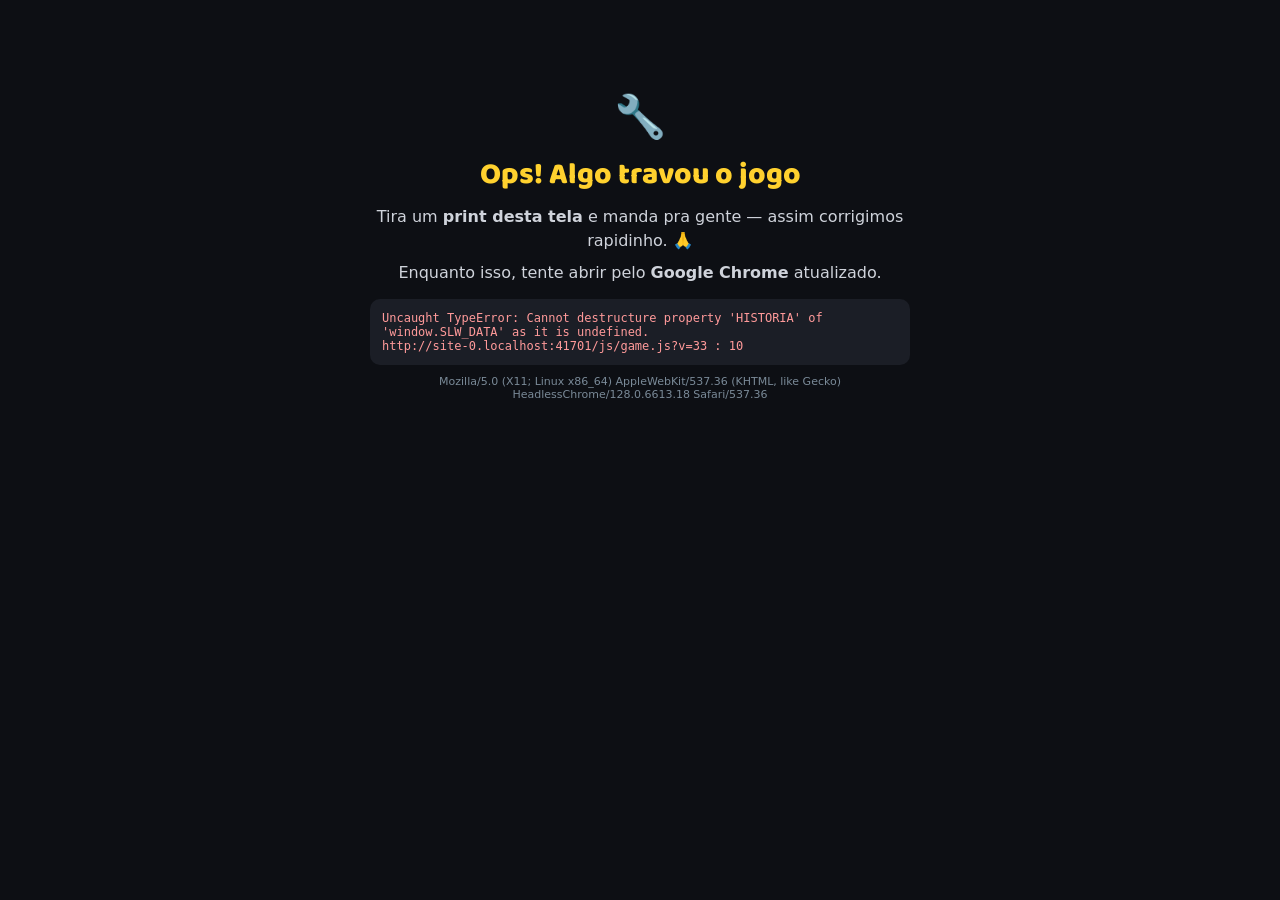
==== index.html @ c551ee3b "Compatibilidade Android/Samsung: rede de segurança + fallbacks Relato de que o jogo "não roda" em al" ====
<!DOCTYPE html>
<html lang="pt-BR">
<head>
<meta charset="UTF-8">
<meta name="viewport" content="width=device-width, initial-scale=1.0, maximum-scale=1.0, user-scalable=no, viewport-fit=cover">
<!-- Rede de segurança: se algo travar o jogo (ex.: navegador antigo da Samsung),
     mostra uma tela com o erro em vez de ficar preto. Ajuda a diagnosticar. -->
<script>
(function(){
  var shown=false;
  function esc(s){return String(s).replace(/[<>&]/g,function(c){return c=='<'?'&lt;':c=='>'?'&gt;':'&amp;';});}
  window.__fatal=function(msg){
    if(shown)return; shown=true;
    function paint(){
      var d=document.getElementById('fatal-error');
      if(!d){ d=document.createElement('div'); d.id='fatal-error'; (document.body||document.documentElement).appendChild(d); }
      d.setAttribute('style','position:fixed;inset:0;z-index:99999;background:#0d0f14;color:#fff;'
        +'font-family:system-ui,Arial,sans-serif;padding:20px;overflow:auto;-webkit-overflow-scrolling:touch;');
      d.innerHTML='<div style="max-width:540px;margin:8vh auto 0;text-align:center">'
        +'<div style="font-size:42px">🔧</div>'
        +'<h2 style="color:#ffd12e;margin:10px 0 6px">Ops! Algo travou o jogo</h2>'
        +'<p style="color:#cfd3db;line-height:1.5">Tira um <b>print desta tela</b> e manda pra gente — '
        +'assim corrigimos rapidinho. 🙏</p>'
        +'<p style="color:#cfd3db;line-height:1.5;margin-top:8px">Enquanto isso, tente abrir pelo '
        +'<b>Google Chrome</b> atualizado.</p>'
        +'<pre style="white-space:pre-wrap;text-align:left;background:#1b1e26;color:#ff9a9a;'
        +'padding:12px;border-radius:10px;margin-top:14px;font-size:12px">'+esc(msg)+'</pre>'
        +'<p style="color:#7a8a98;font-size:11px;margin-top:10px;word-break:break-word">'+esc(navigator.userAgent)+'</p>'
        +'</div>';
    }
    if(document.body)paint(); else document.addEventListener('DOMContentLoaded',paint);
  };
  // só erros de JavaScript (sem captura => ignora falha de carregar imagem/script externo)
  window.addEventListener('error',function(e){
    if(e && e.message) window.__fatal(e.message+(e.filename?('\n'+e.filename+' : '+e.lineno):''));
  });
  window.addEventListener('unhandledrejection',function(e){
    var r=e&&e.reason; window.__fatal('Promise: '+((r&&r.message)?r.message:r));
  });
})();
</script>
<meta http-equiv="Cache-Control" content="no-cache, must-revalidate">
<title>Super Lula World</title>
<meta name="description" content="Super Lula World — jogo de plataforma didático e tributo às conquistas do povo brasileiro. Enfrente as forças do atraso e reconstrua o Brasil!">
<!-- PWA: instalar na tela inicial e abrir em tela cheia -->
<link rel="manifest" href="manifest.webmanifest">
<meta name="theme-color" content="#1b3fae">
<meta name="mobile-web-app-capable" content="yes">
<meta name="apple-mobile-web-app-capable" content="yes">
<meta name="apple-mobile-web-app-status-bar-style" content="black-translucent">
<meta name="apple-mobile-web-app-title" content="Lula World">
<link rel="apple-touch-icon" href="icons/apple-touch-icon.png">
<link rel="preconnect" href="https://fonts.googleapis.com">
<link rel="preconnect" href="https://fonts.gstatic.com" crossorigin>
<link href="https://fonts.googleapis.com/css2?family=Fredoka:wght@400;500;600;700&family=Baloo+2:wght@500;700;800&display=swap" rel="stylesheet">
<link rel="stylesheet" href="css/style.css?v=33">
</head>
<body>
<div id="game-shell">

  <canvas id="game" width="1280" height="704"></canvas>

  <!-- HUD -->
  <div id="hud" class="hidden">
    <div class="hud-item"><span class="hud-ico">❤️</span><span id="hud-vidas">3</span></div>
    <div class="hud-item"><span class="hud-ico">🗳️</span><span id="hud-votos">0</span></div>
    <div class="hud-item"><span class="hud-ico">⭐</span><span id="hud-feitos">0</span>/<span id="hud-feitos-total">11</span></div>
    <div class="hud-spacer"></div>
    <button id="btn-music" class="hud-btn" title="Música">🔊</button>
    <button id="btn-pause" class="hud-btn" title="Pausar">⏸</button>
  </div>

  <!-- Barra do chefão -->
  <div id="boss-bar" class="hidden">
    <div class="boss-name"><span id="boss-emoji">🍽️</span> <span id="boss-label">A FOME</span></div>
    <div class="boss-hp"><div id="boss-hp-fill"></div></div>
  </div>

  <!-- Dica de tutorial flutuante -->
  <div id="tutorial-hint" class="hidden"></div>

  <!-- Banner de narrativa (blocos ?) -->
  <div id="fact-banner" class="hidden"></div>

  <!-- Tela de boas-vindas no celular: como jogar em tela cheia (aparece no início) -->
  <div id="start-help" class="hidden">
    <div class="sh-card">
      <div class="sh-ico">📱✨</div>
      <h2>Baixe o app (grátis!)</h2>
      <p class="sh-lead">Dá pra <b>instalar o jogo como um app</b> na tela do celular — abre em <b>tela cheia</b>, sem barra do navegador:</p>
      <ol class="sh-steps">
        <li><b>iPhone (Safari):</b> toque em <b>Compartilhar</b> (ícone <b>⬆️</b> embaixo) → <b>“Adicionar à Tela de Início”</b>.</li>
        <li><b>Android (Chrome):</b> toque no menu <b>⋮</b> → <b>“Instalar app”</b> (ou “Adicionar à tela inicial”).</li>
        <li>Pronto! Abra pelo ícone <b>SUPER LULA WORLD</b> e <b>deite o celular</b> 🔄</li>
      </ol>
      <p class="sh-note">Prefere jogar aqui mesmo? Pode fechar e tocar em COMEÇAR — só deite o celular. 🙂</p>
      <button id="btn-starthelp-ok" class="big-btn">Jogar ▶</button>
    </div>
  </div>

  <!-- Aviso: gire o celular (só aparece em retrato no celular) -->
  <div id="rotate-hint">
    <div class="rot-inner">
      <div class="rot-ico">📱</div>
      <p>Gire o celular na horizontal<br>para jogar melhor 🔄</p>
    </div>
  </div>

  <!-- Controles touch -->
  <div id="touch-controls" class="hidden">
    <div class="touch-left">
      <button class="tbtn" data-key="left" aria-label="Esquerda">◀</button>
      <button class="tbtn" data-key="right" aria-label="Direita">▶</button>
    </div>
    <div class="touch-right">
      <button class="tbtn tbtn-jump" data-key="jump" aria-label="Pular">⬆</button>
    </div>
  </div>

  <!-- TELA: Menu -->
  <div id="screen-menu" class="screen">
    <div class="menu-box">
      <h1 class="logo">SUPER<br><span class="logo-lula">LULA</span><br>WORLD</h1>
      <p class="tagline">A jornada para reconstruir o Brasil</p>
      <button id="btn-start" class="big-btn">▶ COMEÇAR</button>
      <button id="btn-help" class="ghost-btn">Como jogar</button>
      <p class="credits">Um tributo didático em forma de joguinho</p>
    </div>
  </div>

  <!-- TELA: Introdução (história) -->
  <div id="screen-intro" class="screen hidden">
    <div class="intro-box">
      <div class="intro-art" id="intro-art"></div>
      <h2 id="intro-titulo">—</h2>
      <p class="intro-texto" id="intro-texto">—</p>
      <div class="intro-dots" id="intro-dots"></div>
      <div class="intro-nav">
        <button id="btn-intro-skip" class="ghost-btn">Pular introdução</button>
        <button id="btn-intro-next" class="big-btn inline">Avançar ▶</button>
      </div>
    </div>
  </div>

  <!-- TELA: Seleção de personagem -->
  <div id="screen-char" class="screen hidden">
    <div class="menu-box char-box">
      <h2>Escolha o visual do Lula</h2>
      <div id="char-list" class="char-list"></div>
      <p class="char-tip">💪 Junte <b>40 votos</b> e o Lula vira o <b>FORTÃO</b> — forte até o fim da jornada!</p>
      <button id="btn-char-go" class="big-btn">Ir para o mapa ▶</button>
    </div>
  </div>

  <!-- TELA: Ajuda -->
  <div id="screen-help" class="screen hidden">
    <div class="menu-box">
      <h2>Como jogar</h2>
      <ul class="help-list">
        <li><b>◀ ▶</b> / <b>A D</b> — andar</li>
        <li><b>Espaço</b> / <b>W</b> / <b>↑</b> — pular (segure p/ pular mais alto)</li>
        <li>Pule na <b>cabeça</b> dos políticos do atraso para derrotá-los</li>
        <li>Bata embaixo dos blocos <b>?</b> para soltar votos</li>
        <li>🗳️ Pegue <b>votos</b> — com <b>40</b>, o Lula vira o <b>FORTÃO</b> 💪</li>
        <li>Pule os <b>buracos</b> — não caia!</li>
        <li>No fim da fase, enfrente o <b>CHEFÃO</b> (a força do atraso)</li>
        <li>Vença o chefão e <b>aprenda uma conquista</b> ⭐</li>
      </ul>
      <button id="btn-help-back" class="big-btn">Voltar</button>
    </div>
  </div>

  <!-- TELA: Mapa do Brasil -->
  <div id="screen-map" class="screen hidden map-screen">
    <div class="map-top">
      <h2>Mapa do Brasil</h2>
      <p id="map-sub">Escolha a próxima fase</p>
    </div>
    <!-- os nós são desenhados no canvas; cliques tratados em JS -->
    <div id="painel-br" class="painel"></div>
    <div id="map-start-hint" class="map-hint">Toque na fase que está <b>brilhando</b> 👇</div>
  </div>

  <!-- TELA: Missão da fase -->
  <div id="screen-missao" class="screen hidden">
    <div class="menu-box">
      <div class="missao-badge" id="missao-badge">FASE 1</div>
      <h2 id="missao-titulo">—</h2>
      <p class="intro-texto" id="missao-texto">—</p>
      <div class="missao-chefe">Chefão: <b id="missao-chefe">—</b></div>
      <button id="btn-missao-go" class="big-btn">Começar fase ▶</button>
    </div>
  </div>

  <!-- TELA: Pausa -->
  <div id="screen-pause" class="screen hidden">
    <div class="menu-box">
      <h2>Pausa</h2>
      <button id="btn-resume" class="big-btn">Continuar ▶</button>
      <button id="btn-pause-map" class="ghost-btn">Voltar ao mapa</button>
      <button id="btn-pause-menu" class="ghost-btn">Menu principal</button>
    </div>
  </div>

  <!-- TELA: Conquista desbloqueada -->
  <div id="screen-feito" class="screen hidden">
    <div class="feito-box">
      <div class="feito-emoji" id="feito-emoji">🧡</div>
      <div class="feito-tag">CONQUISTA DESBLOQUEADA!</div>
      <h2 class="feito-nome" id="feito-nome">—</h2>
      <p class="feito-texto" id="feito-texto">—</p>
      <p class="feito-sabia" id="feito-sabia">—</p>
      <button id="btn-feito-ok" class="big-btn">Continuar ▶</button>
    </div>
  </div>

  <!-- TELA: Fase concluída -->
  <div id="screen-fase" class="screen hidden">
    <div class="menu-box">
      <h2 id="fase-titulo">Fase concluída!</h2>
      <p class="fase-stats" id="fase-stats">—</p>
      <button id="btn-next" class="big-btn">Ir para o mapa ▶</button>
    </div>
  </div>

  <!-- TELA: Game Over -->
  <div id="screen-gameover" class="screen hidden">
    <div class="menu-box">
      <h2>Ih, caiu! 😅</h2>
      <p class="tagline">Mas a luta continua. Levanta e vamos de novo!</p>
      <button id="btn-retry" class="big-btn">Tentar a fase de novo ▶</button>
      <button id="btn-menu" class="ghost-btn">Menu</button>
    </div>
  </div>

  <!-- TELA: Vitória -->
  <div id="screen-win" class="screen hidden">
    <div class="menu-box win-box">
      <h1 class="logo win-logo">BRASIL<br>RECONSTRUÍDO! 🎉</h1>
      <p class="tagline">Você venceu todas as forças do atraso<br>e devolveu os direitos ao povo!</p>
      <div id="win-feitos" class="win-feitos"></div>
      <p class="fase-stats" id="win-stats">—</p>
      <button id="btn-win-again" class="big-btn">Jogar de novo ▶</button>
      <button id="btn-win-menu" class="ghost-btn">Menu</button>
    </div>
  </div>

</div>

<script src="js/levels.js?v=33"></script>
<script src="js/game.js?v=33"></script>
<script>
  // registra o app (PWA) — permite "Adicionar à Tela de Início" e tela cheia
  if ("serviceWorker" in navigator) {
    addEventListener("load", () => navigator.serviceWorker.register("sw.js").catch(()=>{}));
  }
</script>
<!-- Contador de visitas (GoatCounter) — privado, sem cookies. Painel: https://jgsdctvs.goatcounter.com -->
<script data-goatcounter="https://jgsdctvs.goatcounter.com/count"
        async src="https://gc.zgo.at/count.js"></script>
</body>
</html>
---- css/style.css ----
:root{
  --vermelho:#e11021;
  --vermelho-escuro:#a50d19;
  --amarelo:#ffd12e;
  --verde:#1f9d55;
  --azul:#1b3fae;
  --preto:#15161a;
  --creme:#fff7e6;
}

*{box-sizing:border-box;margin:0;padding:0;-webkit-tap-highlight-color:transparent;
  -webkit-user-select:none;user-select:none;-webkit-touch-callout:none;}

html,body{
  height:100%;
  height:100dvh;              /* usa a área visível real (sem contar as barras do navegador) */
  background:#0d0f14;
  font-family:'Fredoka',system-ui,sans-serif;
  color:var(--preto);
  overflow:hidden;
  overscroll-behavior:none;   /* evita "puxar" a página e aparecer a barra do navegador */
}
body{
  position:fixed; inset:0; width:100%;   /* trava a página no lugar */
  display:flex;align-items:center;justify-content:center;
}

#game-shell{
  position:relative;
  aspect-ratio:1280/704;
  /* maior tamanho que cabe NA TELA mantendo a proporção (largura OU altura).
     A 1ª linha (vh) é fallback p/ navegadores antigos (ex.: Samsung Internet
     sem suporte a dvh); a 2ª sobrescreve nos modernos. O JS (fitShell) também
     define o tamanho em px, garantindo que caiba mesmo sem suporte a essas unidades. */
  width:min(100vw, 100vh*1280/704, 1180px);
  width:min(100vw, 100dvh*1280/704, 1180px);
  background:#000;
  overflow:hidden;
  box-shadow:0 0 0 4px #000, 0 20px 60px rgba(0,0,0,.6);
  border-radius:6px;
}
#game{position:absolute;inset:0;width:100%;height:100%;display:block;}

/* ---------------- HUD ---------------- */
#hud{
  position:absolute;top:0;left:0;right:0;
  display:flex;gap:8px;align-items:center;
  padding:9px 12px;z-index:30;pointer-events:none;
  font-family:'Baloo 2',sans-serif;
}
.hud-item{
  display:flex;align-items:center;gap:5px;
  background:rgba(0,0,0,.42);color:#fff;
  padding:4px 11px;border-radius:999px;font-weight:800;
  font-size:clamp(13px,2.2vw,19px);line-height:1;backdrop-filter:blur(2px);
}
.hud-ico{font-size:1.05em;}
.hud-spacer{flex:1;}
.hud-btn{
  pointer-events:auto;
  width:clamp(30px,5vw,40px);height:clamp(30px,5vw,40px);
  border-radius:50%;border:2px solid rgba(255,255,255,.35);
  background:rgba(0,0,0,.42);color:#fff;font-size:clamp(14px,2.6vw,18px);
  cursor:pointer;display:flex;align-items:center;justify-content:center;
}
.hud-btn:active{transform:scale(.92);}

/* ---------------- Barra do chefão ---------------- */
#boss-bar{
  position:absolute;top:50px;left:50%;transform:translateX(-50%);
  width:min(70%,560px);z-index:28;text-align:center;
  font-family:'Baloo 2',sans-serif;
}
.boss-name{
  color:#fff;font-weight:800;font-size:clamp(13px,2.6vw,20px);
  text-shadow:0 2px 4px rgba(0,0,0,.8);letter-spacing:1px;margin-bottom:4px;
}
.boss-hp{
  height:14px;background:rgba(0,0,0,.55);border:2px solid #fff;
  border-radius:999px;overflow:hidden;
}
#boss-hp-fill{
  height:100%;width:100%;
  background:linear-gradient(90deg,#ff5a5a,#e11021);
  transition:width .3s;
}

/* ---------------- Dica tutorial ---------------- */
#tutorial-hint{
  position:absolute;bottom:14%;left:50%;transform:translateX(-50%);
  z-index:27;background:rgba(0,0,0,.6);color:#fff;
  padding:8px 16px;border-radius:999px;border:2px solid var(--amarelo);
  font-weight:600;font-size:clamp(12px,2.4vw,17px);
  max-width:80%;text-align:center;pointer-events:none;
  animation:fade .3s ease;
}
#tutorial-hint b{color:var(--amarelo);}

/* ---------------- Banner de narrativa (blocos ?) ---------------- */
#fact-banner{
  position:absolute;top:92px;left:50%;transform:translateX(-50%);
  z-index:27;background:rgba(21,22,26,.9);color:#fff;
  border:2px solid var(--amarelo);border-radius:14px;
  padding:9px 18px;max-width:78%;text-align:center;
  font-size:clamp(12px,2.5vw,16px);line-height:1.35;pointer-events:auto;cursor:pointer;
  box-shadow:0 6px 22px rgba(0,0,0,.45);animation:pop .25s cubic-bezier(.2,1.5,.5,1);
}
#fact-banner .fb-tag{
  display:block;font-family:'Baloo 2',sans-serif;font-weight:800;
  font-size:.78em;color:var(--amarelo);letter-spacing:1px;margin-bottom:3px;
}
#fact-banner .fb-close{display:none;}
.mobile-tip{display:none;}  /* dica de tela cheia: só no celular */
/* No celular: mensagens compactas, ABAIXO do HUD (não cobrem o placar), e com "fechar" */
@media (hover:none) and (pointer:coarse){
  #hud{padding:5px 8px;gap:5px;}
  .hud-item{padding:3px 8px;font-size:clamp(11px,2vw,15px);}
  #fact-banner{top:54px;max-width:82%;padding:8px 13px;font-size:14px;line-height:1.3;border-radius:12px;}
  #fact-banner .fb-tag{font-size:.72em;margin-bottom:2px;}
  #fact-banner .fb-close{display:block;margin-top:4px;font-size:.78em;color:#aab0bd;font-weight:600;}
  #tutorial-hint{bottom:8px;top:auto;font-size:13px;padding:6px 14px;max-width:62%;}
  #hud .hud-item{font-size:clamp(13px,2.4vw,17px);}
}

/* ---------------- Telas genéricas ---------------- */
.screen{
  position:absolute;inset:0;z-index:50;
  display:flex;flex-direction:column;align-items:center;justify-content:flex-start;
  padding:16px;
  background:radial-gradient(120% 120% at 50% 0%, rgba(225,16,33,.2), rgba(0,0,0,.74));
  backdrop-filter:blur(3px);animation:fade .25s ease;overflow-y:auto;
}
/* centraliza quando cabe, mas deixa o topo acessível quando não cabe (sem cortar) */
.screen > *{margin-block:auto;}
@keyframes fade{from{opacity:0}to{opacity:1}}
.hidden{display:none !important;}

.menu-box,.feito-box,.intro-box{
  width:min(94%,460px);background:var(--creme);
  border:4px solid var(--preto);border-radius:20px;
  padding:24px 22px;text-align:center;
  box-shadow:0 10px 0 var(--preto),0 18px 40px rgba(0,0,0,.5);
}

.logo{
  font-family:'Baloo 2',sans-serif;font-weight:800;
  font-size:clamp(32px,7.5vw,56px);line-height:.92;letter-spacing:1px;
  color:var(--azul);text-shadow:3px 3px 0 var(--amarelo);margin-bottom:12px;
}
.logo-lula{color:var(--vermelho);text-shadow:3px 3px 0 var(--preto);}

.tagline{font-size:clamp(14px,3vw,18px);color:#333;margin-bottom:18px;font-weight:500;}

h2{
  font-family:'Baloo 2',sans-serif;font-weight:800;
  font-size:clamp(20px,4.6vw,30px);color:var(--vermelho);margin-bottom:12px;
}

.big-btn{
  display:block;width:100%;margin:8px 0;padding:14px;
  font-family:'Baloo 2',sans-serif;font-weight:800;font-size:clamp(16px,3.4vw,21px);
  color:#fff;background:var(--vermelho);border:3px solid var(--preto);
  border-radius:14px;box-shadow:0 5px 0 var(--vermelho-escuro);cursor:pointer;
  transition:transform .06s,box-shadow .06s;
}
.big-btn:active{transform:translateY(4px);box-shadow:0 1px 0 var(--vermelho-escuro);}
.big-btn.inline{display:inline-block;width:auto;padding:12px 22px;margin:0;}

.ghost-btn{
  display:block;width:100%;margin:6px 0 0;padding:9px;
  font-family:'Fredoka',sans-serif;font-weight:600;font-size:clamp(13px,2.8vw,16px);
  color:var(--preto);background:transparent;border:none;text-decoration:underline;cursor:pointer;
}
.credits{margin-top:14px;font-size:12px;color:#888;}

.help-list{
  text-align:left;list-style:none;margin:0 auto 16px;max-width:360px;
  font-size:clamp(12px,2.7vw,16px);line-height:1.8;color:#333;
}
.help-list li{border-bottom:1px dashed #ddc;padding:2px 0;}
.help-list b{color:var(--vermelho);}

/* ---------------- Introdução ---------------- */
.intro-art{
  height:clamp(90px,22vw,140px);border-radius:14px;margin-bottom:14px;
  background:linear-gradient(160deg,#ffe08a,#ff9a3d);
  display:flex;align-items:center;justify-content:center;font-size:clamp(46px,12vw,76px);
  border:3px solid var(--preto);
}
.intro-texto{font-size:clamp(15.5px,3.3vw,18.5px);color:#333;line-height:1.55;margin-bottom:16px;}
.intro-dots{display:flex;gap:7px;justify-content:center;margin-bottom:16px;}
.intro-dots span{width:9px;height:9px;border-radius:50%;background:#ccc;}
.intro-dots span.on{background:var(--vermelho);}
.intro-nav{display:flex;align-items:center;justify-content:space-between;gap:10px;}
.intro-nav .ghost-btn{width:auto;margin:0;}

/* ---------------- Seleção de personagem ---------------- */
.char-box{width:min(96%,680px);}
.char-list{display:flex;gap:9px;justify-content:center;flex-wrap:wrap;margin-bottom:16px;}
.char-card{
  flex:1 1 140px;max-width:155px;cursor:pointer;
  background:#fff;border:3px solid var(--preto);border-radius:14px;padding:10px;
  transition:transform .08s;
}
.char-card:active{transform:scale(.97);}
.char-card.sel{border-color:var(--vermelho);box-shadow:0 0 0 3px var(--amarelo);}
.char-card canvas{width:72px;height:88px;display:block;margin:0 auto 6px;}
.char-card .cn{font-family:'Baloo 2';font-weight:800;color:var(--azul);font-size:clamp(16px,3.2vw,19px);}
.char-card .cd{font-size:clamp(13px,2.7vw,15.5px);color:#444;margin-top:3px;line-height:1.3;}
.char-tip{text-align:center;color:#6a4a2a;font-size:clamp(12px,2.6vw,14.5px);margin:2px auto 14px;max-width:460px;}

/* ---------------- Mapa ---------------- */
.map-screen{flex-direction:column;background:transparent;backdrop-filter:none;padding:0;}
.map-top{position:absolute;top:12px;left:0;right:0;text-align:center;z-index:2;pointer-events:none;}
.map-top h2{color:#fff;text-shadow:0 2px 6px rgba(0,0,0,.7);margin-bottom:2px;}
.map-top #map-sub{color:#fff;font-weight:500;font-size:clamp(12px,2.6vw,16px);text-shadow:0 2px 6px rgba(0,0,0,.7);}
.map-hint{
  position:absolute;bottom:16px;left:50%;transform:translateX(-50%);z-index:2;
  color:#fff;background:rgba(0,0,0,.5);padding:7px 15px;border-radius:999px;
  font-size:clamp(12px,2.6vw,15px);pointer-events:none;
}
.map-hint b{color:var(--amarelo);}

/* ---------------- Painel do Brasil (no mapa) ---------------- */
.painel{
  position:absolute;top:12px;left:12px;z-index:3;pointer-events:none;
  width:min(42%,380px);
  background:rgba(21,22,26,.84);border:2px solid rgba(255,255,255,.25);
  border-radius:16px;padding:13px 15px;backdrop-filter:blur(3px);
  box-shadow:0 6px 20px rgba(0,0,0,.4);
}
.pn-title{font-family:'Baloo 2',sans-serif;font-weight:800;color:#fff;
  font-size:clamp(15px,2.6vw,20px);margin-bottom:1px;letter-spacing:.3px;}
.pn-sub{color:#aab0bd;font-size:clamp(10px,1.9vw,13px);margin-bottom:8px;line-height:1.2;}
.pn-row{display:flex;align-items:center;gap:8px;padding:6px 0;border-top:1px solid rgba(255,255,255,.14);}
.pn-ico{font-size:clamp(17px,3vw,23px);flex:0 0 auto;}
.pn-nome{flex:1;color:#e9e9ef;font-size:clamp(12.5px,2.3vw,16.5px);line-height:1.18;}
.pn-nome small{display:block;color:#9aa0ad;font-size:.8em;}
.pn-val{flex:0 0 auto;max-width:44%;text-align:right;color:#cfd3db;font-size:clamp(12.5px,2.3vw,16.5px);font-weight:700;line-height:1.18;}
.pn-antes{color:#e88;}
.pn-depois{color:#49d67e;}
.pn-ok .pn-val{color:#49d67e;}

/* ---------------- Missão ---------------- */
.missao-badge{
  display:inline-block;background:var(--amarelo);color:var(--preto);
  font-family:'Baloo 2';font-weight:800;font-size:clamp(12px,2.6vw,15px);
  padding:4px 14px;border-radius:999px;border:2px solid var(--preto);margin-bottom:10px;
}
.missao-chefe{font-size:clamp(13px,2.8vw,16px);color:#333;margin:4px 0 16px;}
.missao-chefe b{color:var(--vermelho);}

/* ---------------- Conquista (pop-up) ---------------- */
.feito-box{
  border-color:var(--vermelho);
  box-shadow:0 10px 0 var(--vermelho-escuro),0 18px 40px rgba(0,0,0,.5);
  animation:pop .3s cubic-bezier(.2,1.5,.5,1);
}
@keyframes pop{from{transform:scale(.7);opacity:0}to{transform:scale(1);opacity:1}}
.feito-emoji{font-size:clamp(46px,12vw,72px);line-height:1;margin-bottom:6px;}
.feito-tag{
  display:inline-block;background:var(--amarelo);color:var(--preto);
  font-family:'Baloo 2';font-weight:800;font-size:clamp(11px,2.5vw,14px);letter-spacing:1px;
  padding:4px 12px;border-radius:999px;border:2px solid var(--preto);margin-bottom:10px;
}
.feito-nome{color:var(--azul);margin-bottom:8px;}
.feito-texto{font-size:clamp(15.5px,3.3vw,18.5px);color:#333;line-height:1.5;margin-bottom:12px;}
.feito-sabia{
  font-size:clamp(12px,2.7vw,15px);color:#5a4a00;line-height:1.45;
  background:#fff3c4;border:2px dashed #e0b500;border-radius:12px;
  padding:9px 12px;margin-bottom:18px;
}
.feito-sabia:empty{display:none;}
.fase-stats{font-size:clamp(15.5px,3.3vw,19px);color:#333;margin-bottom:18px;line-height:1.6;}
.fc-sec{text-align:left;background:#fff;border:2px solid var(--preto);border-radius:12px;padding:8px 12px;margin:8px 0;font-size:clamp(13px,2.8vw,16px);line-height:1.5;}
.fc-h{display:block;font-family:'Baloo 2',sans-serif;font-weight:800;color:var(--vermelho);font-size:.95em;margin-bottom:3px;}
.fc-votos{font-size:clamp(13px,2.8vw,16px);color:#444;margin-top:6px;}

/* ---------------- Vitória ---------------- */
.win-box{width:min(94%,560px);}
.win-logo{color:var(--verde);text-shadow:3px 3px 0 var(--amarelo);font-size:clamp(26px,6vw,42px);}
.win-feitos{display:flex;flex-wrap:wrap;gap:6px;justify-content:center;margin:4px 0 16px;}
.win-feitos span{
  background:#fff;border:2px solid var(--preto);border-radius:10px;
  padding:4px 9px;font-size:clamp(11px,2.3vw,13px);font-weight:600;
}

/* ---------------- Tela de boas-vindas (como jogar em tela cheia) ---------------- */
#start-help{
  position:fixed;inset:0;z-index:120;display:flex;align-items:center;justify-content:center;
  background:rgba(13,15,20,.97);padding:18px;overflow:auto;
}
.sh-card{max-width:430px;width:100%;background:var(--creme);color:var(--preto);
  border:4px solid var(--preto);border-radius:18px;padding:16px 18px 14px;text-align:center;
  box-shadow:0 8px 0 var(--preto),0 16px 36px rgba(0,0,0,.5);margin:auto;}
.sh-ico{font-size:38px;margin-bottom:2px;}
.sh-card h2{font-family:'Baloo 2',sans-serif;color:var(--azul);font-size:clamp(18px,4.5vw,23px);margin-bottom:5px;}
.sh-lead{font-size:clamp(12px,3vw,14.5px);margin-bottom:9px;}
.sh-steps{text-align:left;margin:0 auto 12px;max-width:370px;padding-left:20px;
  font-size:clamp(12px,3vw,14px);line-height:1.45;display:flex;flex-direction:column;gap:6px;}
.sh-note{font-size:clamp(10.5px,2.6vw,12.5px);color:#7a6a52;margin-bottom:11px;line-height:1.35;}
#start-help .big-btn{width:100%;padding:11px 16px;}

/* ---------------- Aviso girar o celular ---------------- */
#rotate-hint{display:none;}
@media (hover:none) and (pointer:coarse) and (orientation:portrait){
  #rotate-hint{
    display:flex;position:fixed;inset:0;z-index:100;
    background:#15161a;color:#fff;align-items:center;justify-content:center;
    text-align:center;padding:24px;
  }
  .rot-inner{max-width:300px;font-family:'Fredoka',sans-serif;font-size:19px;line-height:1.45;}
  .rot-ico{font-size:66px;margin-bottom:14px;display:inline-block;
    animation:rottwist 1.8s ease-in-out infinite;transform-origin:50% 50%;}
}
@keyframes rottwist{0%,100%{transform:rotate(-12deg);}50%{transform:rotate(80deg);}}

/* ---------------- Controles touch ---------------- */
#touch-controls{position:absolute;inset:0;z-index:25;pointer-events:none;}
.touch-left{position:absolute;left:12px;bottom:14px;display:flex;gap:10px;}
.touch-right{position:absolute;right:12px;bottom:14px;}
.tbtn{
  pointer-events:auto;width:clamp(44px,10vw,62px);height:clamp(44px,10vw,62px);
  border-radius:50%;border:3px solid rgba(0,0,0,.35);background:rgba(255,255,255,.22);
  color:#15161a;font-size:clamp(20px,5vw,26px);font-weight:800;
  display:flex;align-items:center;justify-content:center;backdrop-filter:blur(2px);
  -webkit-user-select:none;user-select:none;-webkit-touch-callout:none;touch-action:none;
}
.tbtn:active{background:rgba(255,209,46,.6);}
.tbtn-jump{width:clamp(56px,12vw,78px);height:clamp(56px,12vw,78px);
  background:rgba(225,16,33,.22);border-color:rgba(255,255,255,.35);color:#fff;}
.tbtn-jump:active{background:rgba(225,16,33,.45);}

/* ====== Compactação p/ celular — colocado NO FIM para vencer em especificidade ====== */
@media (hover:none) and (pointer:coarse){
  .menu-box,.feito-box,.intro-box{padding:12px 15px;border-width:3px;box-shadow:0 5px 0 var(--preto),0 10px 22px rgba(0,0,0,.5);}
  .logo{font-size:clamp(24px,6vw,40px);margin-bottom:5px;}
  .tagline{font-size:12px;margin-bottom:8px;}
  .menu-box h2,.feito-box h2,.char-box h2,.intro-box h2{font-size:clamp(16px,3.8vw,21px);margin-bottom:6px;}
  .char-list{gap:7px;margin-bottom:8px;}
  .char-card{flex:1 1 112px;max-width:150px;padding:7px 7px 9px;}
  .char-card canvas{width:54px;height:68px;margin-bottom:4px;}
  .char-card .cn{font-size:14.5px;}
  .char-card .cd{font-size:12.5px;line-height:1.28;margin-top:2px;}
  .char-tip{font-size:12.5px;margin:2px auto 9px;}
  .help-list{font-size:12px;gap:3px;margin-bottom:10px;}
  .big-btn{padding:10px 18px;font-size:clamp(15px,3.6vw,18px);}
  .ghost-btn{font-size:13px;}
  .credits{font-size:10px;margin-top:6px;}
  .mobile-tip{display:block;margin:8px auto 2px;max-width:340px;
    font-size:11px;line-height:1.3;color:#6a4a2a;
    background:rgba(255,209,46,.22);border:1px dashed #d8a73a;border-radius:10px;padding:7px 9px;}
}

/* ====== Mapa no celular: painel maior (leitura) + título/dica fora do painel ====== */
@media (hover:none) and (pointer:coarse){
  .painel{width:min(50%,322px);top:6px;left:6px;padding:9px 12px;border-radius:14px;}
  .pn-title{font-size:16px;margin-bottom:0;}
  .pn-sub{font-size:10.5px;margin-bottom:5px;}
  .pn-row{padding:4.5px 0;gap:8px;}
  .pn-ico{font-size:18px;}
  .pn-nome{font-size:13.5px;line-height:1.18;}
  .pn-nome small{font-size:.78em;}
  .pn-val{font-size:13.5px;max-width:40%;}
  .map-top{left:53%;right:6px;top:8px;}
  .map-top h2{font-size:clamp(16px,3.8vw,23px);}
  .map-top #map-sub{font-size:11px;}
  .map-hint{left:auto;right:8px;transform:none;bottom:8px;font-size:11px;padding:6px 12px;max-width:48%;}
  /* barra do chefão: abaixo do HUD, e as mensagens descem quando ela aparece */
  #boss-bar{top:44px;width:min(62%,430px);}
  .boss-name{font-size:13px;margin-bottom:3px;}
  .boss-hp{height:11px;}
  body.boss-on #fact-banner{top:92px;}
}

/* ====== Tela "Baixe o app" no celular — fontes maiores p/ leitura (rola se precisar) ====== */
@media (hover:none) and (pointer:coarse){
  #start-help{padding:14px;align-items:flex-start;}
  .sh-card{padding:15px 16px 14px;max-width:460px;}
  .sh-ico{font-size:34px;margin-bottom:2px;}
  .sh-card h2{font-size:22px;margin-bottom:6px;}
  .sh-lead{font-size:15.5px;margin-bottom:10px;line-height:1.4;}
  .sh-steps{font-size:15.5px;gap:8px;margin-bottom:11px;max-width:100%;line-height:1.5;}
  .sh-note{font-size:13px;margin-bottom:11px;line-height:1.4;}
  #start-help .big-btn{padding:12px 16px;font-size:18px;}
}
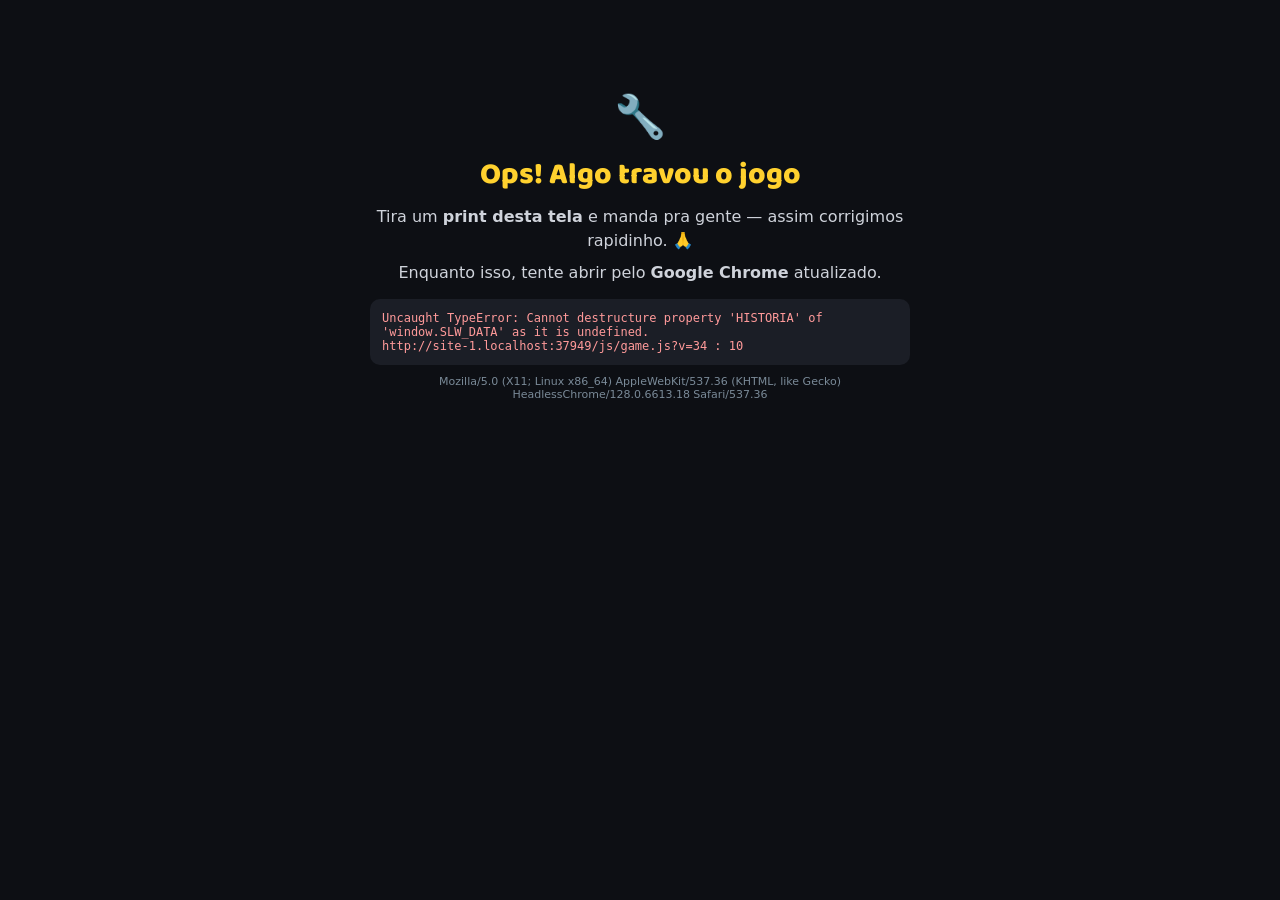
==== commit d1c4843e: "Corrige controles de toque sumindo no Samsung (caneta/S-Pen) Feedback: no Samsung o boneco não andav" ====
--- a/index.html
+++ b/index.html
@@ -53,7 +53,7 @@
 <link rel="preconnect" href="https://fonts.googleapis.com">
 <link rel="preconnect" href="https://fonts.gstatic.com" crossorigin>
 <link href="https://fonts.googleapis.com/css2?family=Fredoka:wght@400;500;600;700&family=Baloo+2:wght@500;700;800&display=swap" rel="stylesheet">
-<link rel="stylesheet" href="css/style.css?v=33">
+<link rel="stylesheet" href="css/style.css?v=34">
 </head>
 <body>
 <div id="game-shell">
@@ -247,8 +247,8 @@
 
 </div>
 
-<script src="js/levels.js?v=33"></script>
-<script src="js/game.js?v=33"></script>
+<script src="js/levels.js?v=34"></script>
+<script src="js/game.js?v=34"></script>
 <script>
   // registra o app (PWA) — permite "Adicionar à Tela de Início" e tela cheia
   if ("serviceWorker" in navigator) {
--- a/css/style.css
+++ b/css/style.css
@@ -112,7 +112,7 @@
 #fact-banner .fb-close{display:none;}
 .mobile-tip{display:none;}  /* dica de tela cheia: só no celular */
 /* No celular: mensagens compactas, ABAIXO do HUD (não cobrem o placar), e com "fechar" */
-@media (hover:none) and (pointer:coarse){
+@media (any-pointer: coarse){
   #hud{padding:5px 8px;gap:5px;}
   .hud-item{padding:3px 8px;font-size:clamp(11px,2vw,15px);}
   #fact-banner{top:54px;max-width:82%;padding:8px 13px;font-size:14px;line-height:1.3;border-radius:12px;}
@@ -303,7 +303,7 @@
 
 /* ---------------- Aviso girar o celular ---------------- */
 #rotate-hint{display:none;}
-@media (hover:none) and (pointer:coarse) and (orientation:portrait){
+@media (any-pointer: coarse) and (orientation:portrait){
   #rotate-hint{
     display:flex;position:fixed;inset:0;z-index:100;
     background:#15161a;color:#fff;align-items:center;justify-content:center;
@@ -332,7 +332,7 @@
 .tbtn-jump:active{background:rgba(225,16,33,.45);}
 
 /* ====== Compactação p/ celular — colocado NO FIM para vencer em especificidade ====== */
-@media (hover:none) and (pointer:coarse){
+@media (any-pointer: coarse){
   .menu-box,.feito-box,.intro-box{padding:12px 15px;border-width:3px;box-shadow:0 5px 0 var(--preto),0 10px 22px rgba(0,0,0,.5);}
   .logo{font-size:clamp(24px,6vw,40px);margin-bottom:5px;}
   .tagline{font-size:12px;margin-bottom:8px;}
@@ -353,7 +353,7 @@
 }
 
 /* ====== Mapa no celular: painel maior (leitura) + título/dica fora do painel ====== */
-@media (hover:none) and (pointer:coarse){
+@media (any-pointer: coarse){
   .painel{width:min(50%,322px);top:6px;left:6px;padding:9px 12px;border-radius:14px;}
   .pn-title{font-size:16px;margin-bottom:0;}
   .pn-sub{font-size:10.5px;margin-bottom:5px;}
@@ -374,7 +374,7 @@
 }
 
 /* ====== Tela "Baixe o app" no celular — fontes maiores p/ leitura (rola se precisar) ====== */
-@media (hover:none) and (pointer:coarse){
+@media (any-pointer: coarse){
   #start-help{padding:14px;align-items:flex-start;}
   .sh-card{padding:15px 16px 14px;max-width:460px;}
   .sh-ico{font-size:34px;margin-bottom:2px;}
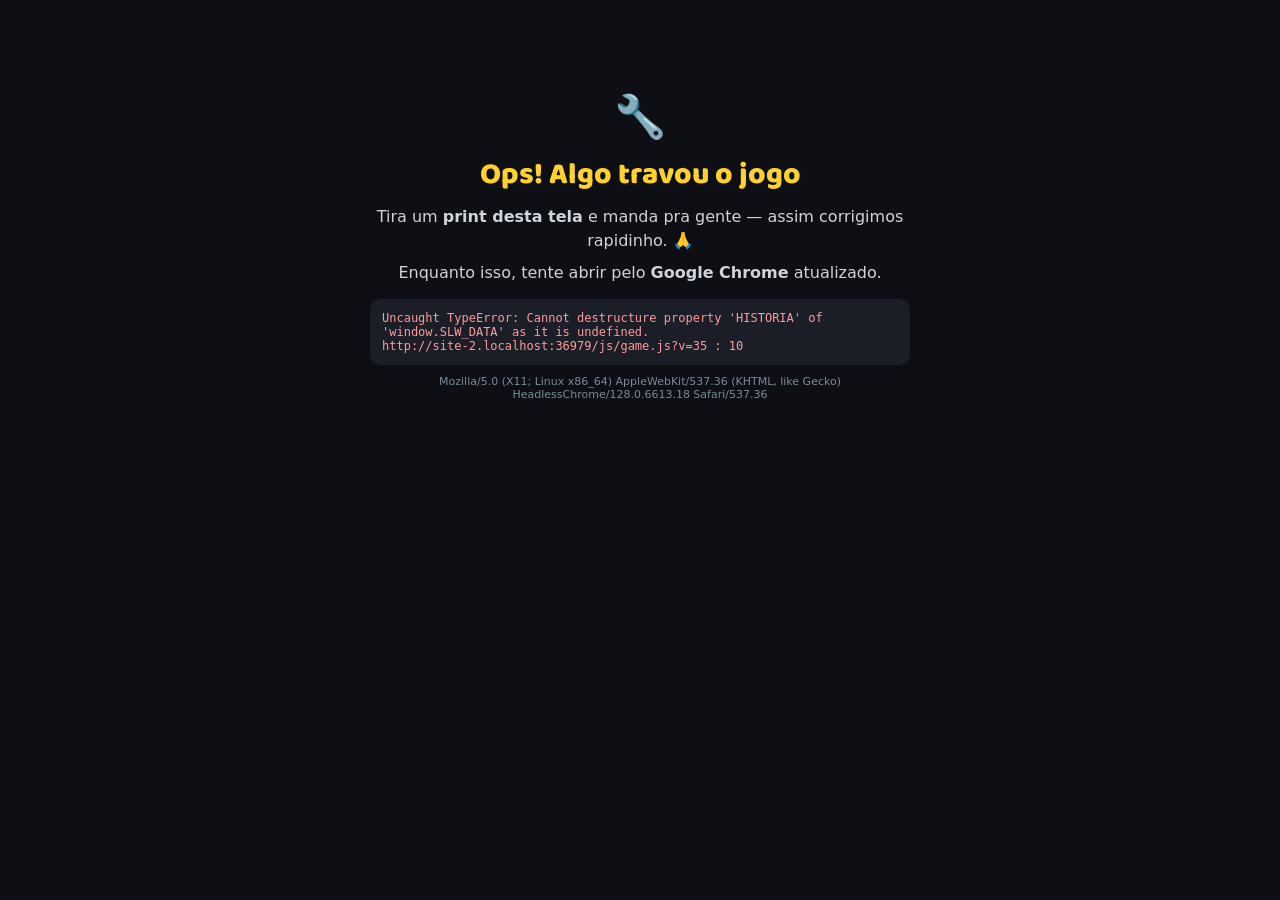
==== commit a4eae655: "Tela "Baixe o app": inclui Samsung Internet, cabe em 1 tela - Passo de instalação do Samsung Interne" ====
--- a/index.html
+++ b/index.html
@@ -53,7 +53,7 @@
 <link rel="preconnect" href="https://fonts.googleapis.com">
 <link rel="preconnect" href="https://fonts.gstatic.com" crossorigin>
 <link href="https://fonts.googleapis.com/css2?family=Fredoka:wght@400;500;600;700&family=Baloo+2:wght@500;700;800&display=swap" rel="stylesheet">
-<link rel="stylesheet" href="css/style.css?v=34">
+<link rel="stylesheet" href="css/style.css?v=35">
 </head>
 <body>
 <div id="game-shell">
@@ -87,13 +87,13 @@
     <div class="sh-card">
       <div class="sh-ico">📱✨</div>
       <h2>Baixe o app (grátis!)</h2>
-      <p class="sh-lead">Dá pra <b>instalar o jogo como um app</b> na tela do celular — abre em <b>tela cheia</b>, sem barra do navegador:</p>
+      <p class="sh-lead">Instale como <b>app</b> — abre em <b>tela cheia</b>, sem a barra do navegador. É só adicionar à tela inicial:</p>
       <ol class="sh-steps">
-        <li><b>iPhone (Safari):</b> toque em <b>Compartilhar</b> (ícone <b>⬆️</b> embaixo) → <b>“Adicionar à Tela de Início”</b>.</li>
-        <li><b>Android (Chrome):</b> toque no menu <b>⋮</b> → <b>“Instalar app”</b> (ou “Adicionar à tela inicial”).</li>
-        <li>Pronto! Abra pelo ícone <b>SUPER LULA WORLD</b> e <b>deite o celular</b> 🔄</li>
+        <li><b>iPhone (Safari):</b> <b>Compartilhar ⬆️</b> → <b>“Adicionar à Tela de Início”</b>.</li>
+        <li><b>Samsung Internet:</b> menu <b>≡</b> → <b>“Adicionar página a”</b> → <b>“Tela inicial”</b>.</li>
+        <li><b>Chrome (Android):</b> menu <b>⋮</b> → <b>“Instalar app”</b>.</li>
       </ol>
-      <p class="sh-note">Prefere jogar aqui mesmo? Pode fechar e tocar em COMEÇAR — só deite o celular. 🙂</p>
+      <p class="sh-note">Depois abra pelo ícone <b>SUPER LULA WORLD</b> e deite o celular 🔄 · Prefere jogar aqui? É só tocar em <b>Jogar</b>.</p>
       <button id="btn-starthelp-ok" class="big-btn">Jogar ▶</button>
     </div>
   </div>
@@ -247,8 +247,8 @@
 
 </div>
 
-<script src="js/levels.js?v=34"></script>
-<script src="js/game.js?v=34"></script>
+<script src="js/levels.js?v=35"></script>
+<script src="js/game.js?v=35"></script>
 <script>
   // registra o app (PWA) — permite "Adicionar à Tela de Início" e tela cheia
   if ("serviceWorker" in navigator) {
--- a/css/style.css
+++ b/css/style.css
@@ -373,14 +373,16 @@
   body.boss-on #fact-banner{top:92px;}
 }
 
-/* ====== Tela "Baixe o app" no celular — fontes maiores p/ leitura (rola se precisar) ====== */
+/* ====== Tela "Baixe o app" no celular — cabe numa tela só, fonte legível ======
+   Card mais LARGO (a paisagem tem espaço de sobra) p/ cada passo caber em 1-2
+   linhas, e espaçamentos enxutos, para não cortar o botão nem rolar. */
 @media (any-pointer: coarse){
-  #start-help{padding:14px;align-items:flex-start;}
-  .sh-card{padding:15px 16px 14px;max-width:460px;}
-  .sh-ico{font-size:34px;margin-bottom:2px;}
-  .sh-card h2{font-size:22px;margin-bottom:6px;}
-  .sh-lead{font-size:15.5px;margin-bottom:10px;line-height:1.4;}
-  .sh-steps{font-size:15.5px;gap:8px;margin-bottom:11px;max-width:100%;line-height:1.5;}
-  .sh-note{font-size:13px;margin-bottom:11px;line-height:1.4;}
-  #start-help .big-btn{padding:12px 16px;font-size:18px;}
-}
+  #start-help{padding:10px;align-items:flex-start;}
+  .sh-card{padding:11px 20px 12px;max-width:600px;}
+  .sh-ico{font-size:27px;margin-bottom:0;}
+  .sh-card h2{font-size:20px;margin-bottom:4px;}
+  .sh-lead{font-size:15px;margin-bottom:7px;line-height:1.32;}
+  .sh-steps{font-size:15px;gap:5px;margin-bottom:8px;max-width:100%;line-height:1.38;}
+  .sh-note{font-size:12.5px;margin-bottom:8px;line-height:1.32;}
+  #start-help .big-btn{padding:10px 16px;font-size:17px;}
+}
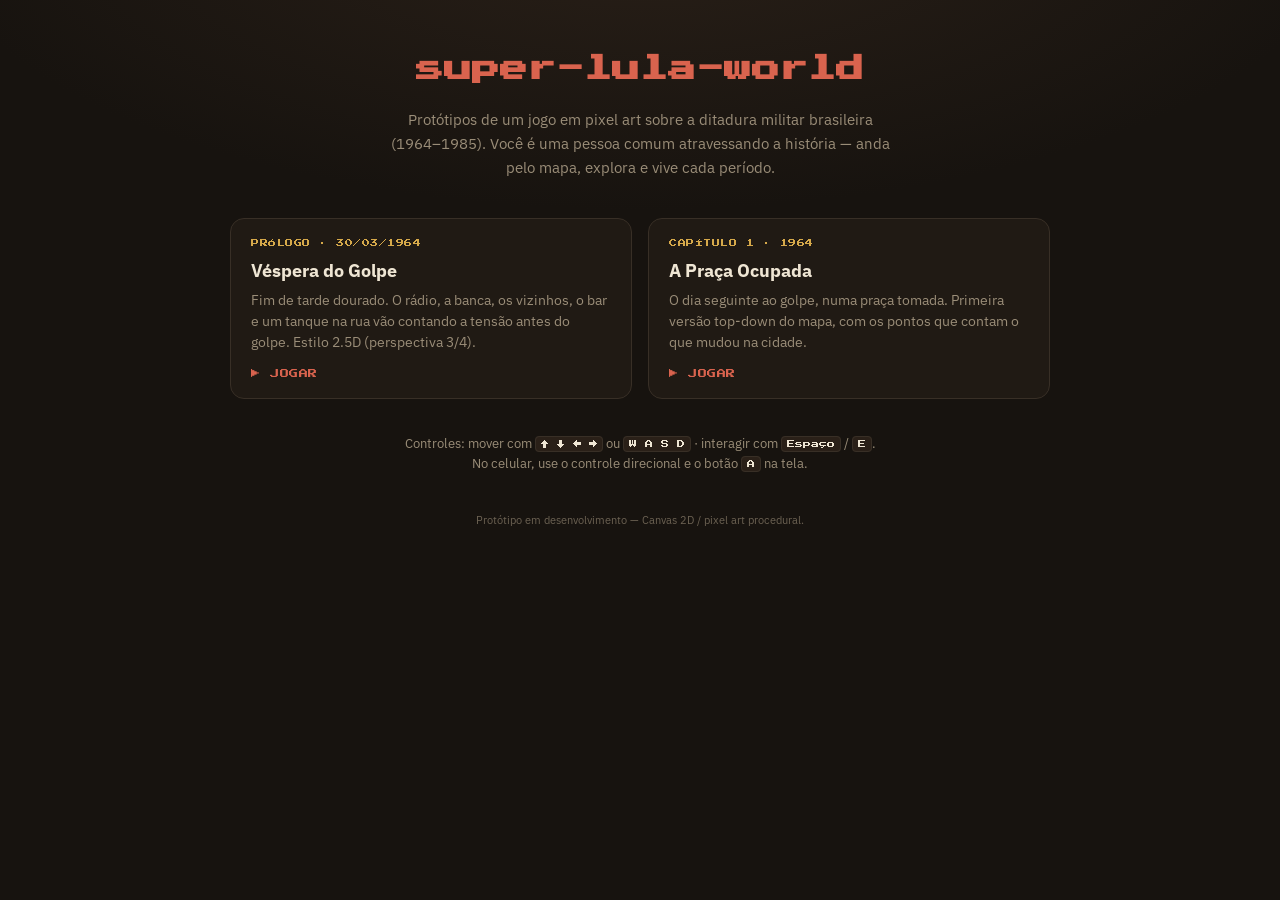
==== commit 704f2905: "Adiciona index.html (página inicial dos protótipos) e CLAUDE.md com contexto do projeto Co-Authored-" ====
--- a/index.html
+++ b/index.html
@@ -1,262 +1,65 @@
-<!DOCTYPE html>
+<!doctype html>
 <html lang="pt-BR">
 <head>
-<meta charset="UTF-8">
-<meta name="viewport" content="width=device-width, initial-scale=1.0, maximum-scale=1.0, user-scalable=no, viewport-fit=cover">
-<!-- Rede de segurança: se algo travar o jogo (ex.: navegador antigo da Samsung),
-     mostra uma tela com o erro em vez de ficar preto. Ajuda a diagnosticar. -->
-<script>
-(function(){
-  var shown=false;
-  function esc(s){return String(s).replace(/[<>&]/g,function(c){return c=='<'?'&lt;':c=='>'?'&gt;':'&amp;';});}
-  window.__fatal=function(msg){
-    if(shown)return; shown=true;
-    function paint(){
-      var d=document.getElementById('fatal-error');
-      if(!d){ d=document.createElement('div'); d.id='fatal-error'; (document.body||document.documentElement).appendChild(d); }
-      d.setAttribute('style','position:fixed;inset:0;z-index:99999;background:#0d0f14;color:#fff;'
-        +'font-family:system-ui,Arial,sans-serif;padding:20px;overflow:auto;-webkit-overflow-scrolling:touch;');
-      d.innerHTML='<div style="max-width:540px;margin:8vh auto 0;text-align:center">'
-        +'<div style="font-size:42px">🔧</div>'
-        +'<h2 style="color:#ffd12e;margin:10px 0 6px">Ops! Algo travou o jogo</h2>'
-        +'<p style="color:#cfd3db;line-height:1.5">Tira um <b>print desta tela</b> e manda pra gente — '
-        +'assim corrigimos rapidinho. 🙏</p>'
-        +'<p style="color:#cfd3db;line-height:1.5;margin-top:8px">Enquanto isso, tente abrir pelo '
-        +'<b>Google Chrome</b> atualizado.</p>'
-        +'<pre style="white-space:pre-wrap;text-align:left;background:#1b1e26;color:#ff9a9a;'
-        +'padding:12px;border-radius:10px;margin-top:14px;font-size:12px">'+esc(msg)+'</pre>'
-        +'<p style="color:#7a8a98;font-size:11px;margin-top:10px;word-break:break-word">'+esc(navigator.userAgent)+'</p>'
-        +'</div>';
-    }
-    if(document.body)paint(); else document.addEventListener('DOMContentLoaded',paint);
-  };
-  // só erros de JavaScript (sem captura => ignora falha de carregar imagem/script externo)
-  window.addEventListener('error',function(e){
-    if(e && e.message) window.__fatal(e.message+(e.filename?('\n'+e.filename+' : '+e.lineno):''));
-  });
-  window.addEventListener('unhandledrejection',function(e){
-    var r=e&&e.reason; window.__fatal('Promise: '+((r&&r.message)?r.message:r));
-  });
-})();
-</script>
-<meta http-equiv="Cache-Control" content="no-cache, must-revalidate">
-<title>Super Lula World</title>
-<meta name="description" content="Super Lula World — jogo de plataforma didático e tributo às conquistas do povo brasileiro. Enfrente as forças do atraso e reconstrua o Brasil!">
-<!-- PWA: instalar na tela inicial e abrir em tela cheia -->
-<link rel="manifest" href="manifest.webmanifest">
-<meta name="theme-color" content="#1b3fae">
-<meta name="mobile-web-app-capable" content="yes">
-<meta name="apple-mobile-web-app-capable" content="yes">
-<meta name="apple-mobile-web-app-status-bar-style" content="black-translucent">
-<meta name="apple-mobile-web-app-title" content="Lula World">
-<link rel="apple-touch-icon" href="icons/apple-touch-icon.png">
+<meta charset="utf-8">
+<meta name="viewport" content="width=device-width, initial-scale=1, viewport-fit=cover">
+<title>super-lula-world — protótipos</title>
 <link rel="preconnect" href="https://fonts.googleapis.com">
 <link rel="preconnect" href="https://fonts.gstatic.com" crossorigin>
-<link href="https://fonts.googleapis.com/css2?family=Fredoka:wght@400;500;600;700&family=Baloo+2:wght@500;700;800&display=swap" rel="stylesheet">
-<link rel="stylesheet" href="css/style.css?v=35">
+<link rel="stylesheet" href="https://fonts.googleapis.com/css2?family=Press+Start+2P&family=IBM+Plex+Sans:wght@400;600&display=swap">
+<style>
+  :root{ --bg:#17130f; --panel:#201a14; --ink:#efe6d4; --muted:#9a8d78; --line:#382f26; --accent:#d9634e; --accent2:#d6a94a;
+         --disp:"Press Start 2P", ui-monospace, monospace; --body:"IBM Plex Sans", system-ui, sans-serif; }
+  *{box-sizing:border-box}
+  body{ margin:0; background:
+      radial-gradient(1200px 500px at 50% -10%, #2a2018 0%, rgba(42,32,24,0) 60%),
+      var(--bg);
+    color:var(--ink); font-family:var(--body); min-height:100vh; padding:0 16px; }
+  .wrap{ max-width:820px; margin:0 auto; padding-block:48px 64px; }
+  header{ text-align:center; margin-bottom:38px; }
+  h1{ font-family:var(--disp); font-size:clamp(16px,5vw,28px); color:var(--accent); margin:0 0 18px; line-height:1.5; text-wrap:balance; }
+  .sub{ color:var(--muted); font-size:15px; max-width:56ch; margin:0 auto; line-height:1.6; }
+  .grid{ display:grid; grid-template-columns:1fr; gap:16px; }
+  @media(min-width:620px){ .grid{ grid-template-columns:1fr 1fr; } }
+  .card{ display:flex; flex-direction:column; background:var(--panel); border:1px solid var(--line); border-radius:14px; padding:20px; text-decoration:none; color:inherit; transition:transform .12s ease, border-color .12s ease; }
+  .card:hover{ transform:translateY(-3px); border-color:var(--accent2); }
+  .tag{ font-family:var(--disp); font-size:8px; letter-spacing:.5px; color:var(--accent2); margin-bottom:12px; }
+  .card h2{ font-size:18px; margin:0 0 8px; }
+  .card p{ color:var(--muted); font-size:13.5px; line-height:1.55; margin:0 0 16px; flex:1; }
+  .play{ font-family:var(--disp); font-size:9px; color:var(--accent); letter-spacing:.5px; }
+  .note{ margin-top:34px; text-align:center; color:var(--muted); font-size:12.5px; line-height:1.6; }
+  .note kbd{ font-family:var(--disp); font-size:8px; background:#2a2018; border:1px solid var(--line); border-radius:4px; padding:3px 5px; color:var(--ink); }
+  footer{ margin-top:40px; text-align:center; color:#6c6253; font-size:11px; }
+</style>
 </head>
 <body>
-<div id="game-shell">
+  <div class="wrap">
+    <header>
+      <h1>super-lula-world</h1>
+      <p class="sub">Protótipos de um jogo em pixel art sobre a ditadura militar brasileira (1964–1985). Você é uma pessoa comum atravessando a história — anda pelo mapa, explora e vive cada período.</p>
+    </header>
 
-  <canvas id="game" width="1280" height="704"></canvas>
+    <div class="grid">
+      <a class="card" href="prototipos/vespera-do-golpe.html">
+        <span class="tag">PRÓLOGO · 30/03/1964</span>
+        <h2>Véspera do Golpe</h2>
+        <p>Fim de tarde dourado. O rádio, a banca, os vizinhos, o bar e um tanque na rua vão contando a tensão antes do golpe. Estilo 2.5D (perspectiva 3/4).</p>
+        <span class="play">▶ JOGAR</span>
+      </a>
+      <a class="card" href="prototipos/praca-1964.html">
+        <span class="tag">CAPÍTULO 1 · 1964</span>
+        <h2>A Praça Ocupada</h2>
+        <p>O dia seguinte ao golpe, numa praça tomada. Primeira versão top-down do mapa, com os pontos que contam o que mudou na cidade.</p>
+        <span class="play">▶ JOGAR</span>
+      </a>
+    </div>
 
-  <!-- HUD -->
-  <div id="hud" class="hidden">
-    <div class="hud-item"><span class="hud-ico">❤️</span><span id="hud-vidas">3</span></div>
-    <div class="hud-item"><span class="hud-ico">🗳️</span><span id="hud-votos">0</span></div>
-    <div class="hud-item"><span class="hud-ico">⭐</span><span id="hud-feitos">0</span>/<span id="hud-feitos-total">11</span></div>
-    <div class="hud-spacer"></div>
-    <button id="btn-music" class="hud-btn" title="Música">🔊</button>
-    <button id="btn-pause" class="hud-btn" title="Pausar">⏸</button>
+    <p class="note">
+      Controles: mover com <kbd>↑ ↓ ← →</kbd> ou <kbd>W A S D</kbd> · interagir com <kbd>Espaço</kbd> / <kbd>E</kbd>.<br>
+      No celular, use o controle direcional e o botão <kbd>A</kbd> na tela.
+    </p>
+
+    <footer>Protótipo em desenvolvimento — Canvas 2D / pixel art procedural.</footer>
   </div>
-
-  <!-- Barra do chefão -->
-  <div id="boss-bar" class="hidden">
-    <div class="boss-name"><span id="boss-emoji">🍽️</span> <span id="boss-label">A FOME</span></div>
-    <div class="boss-hp"><div id="boss-hp-fill"></div></div>
-  </div>
-
-  <!-- Dica de tutorial flutuante -->
-  <div id="tutorial-hint" class="hidden"></div>
-
-  <!-- Banner de narrativa (blocos ?) -->
-  <div id="fact-banner" class="hidden"></div>
-
-  <!-- Tela de boas-vindas no celular: como jogar em tela cheia (aparece no início) -->
-  <div id="start-help" class="hidden">
-    <div class="sh-card">
-      <div class="sh-ico">📱✨</div>
-      <h2>Baixe o app (grátis!)</h2>
-      <p class="sh-lead">Instale como <b>app</b> — abre em <b>tela cheia</b>, sem a barra do navegador. É só adicionar à tela inicial:</p>
-      <ol class="sh-steps">
-        <li><b>iPhone (Safari):</b> <b>Compartilhar ⬆️</b> → <b>“Adicionar à Tela de Início”</b>.</li>
-        <li><b>Samsung Internet:</b> menu <b>≡</b> → <b>“Adicionar página a”</b> → <b>“Tela inicial”</b>.</li>
-        <li><b>Chrome (Android):</b> menu <b>⋮</b> → <b>“Instalar app”</b>.</li>
-      </ol>
-      <p class="sh-note">Depois abra pelo ícone <b>SUPER LULA WORLD</b> e deite o celular 🔄 · Prefere jogar aqui? É só tocar em <b>Jogar</b>.</p>
-      <button id="btn-starthelp-ok" class="big-btn">Jogar ▶</button>
-    </div>
-  </div>
-
-  <!-- Aviso: gire o celular (só aparece em retrato no celular) -->
-  <div id="rotate-hint">
-    <div class="rot-inner">
-      <div class="rot-ico">📱</div>
-      <p>Gire o celular na horizontal<br>para jogar melhor 🔄</p>
-    </div>
-  </div>
-
-  <!-- Controles touch -->
-  <div id="touch-controls" class="hidden">
-    <div class="touch-left">
-      <button class="tbtn" data-key="left" aria-label="Esquerda">◀</button>
-      <button class="tbtn" data-key="right" aria-label="Direita">▶</button>
-    </div>
-    <div class="touch-right">
-      <button class="tbtn tbtn-jump" data-key="jump" aria-label="Pular">⬆</button>
-    </div>
-  </div>
-
-  <!-- TELA: Menu -->
-  <div id="screen-menu" class="screen">
-    <div class="menu-box">
-      <h1 class="logo">SUPER<br><span class="logo-lula">LULA</span><br>WORLD</h1>
-      <p class="tagline">A jornada para reconstruir o Brasil</p>
-      <button id="btn-start" class="big-btn">▶ COMEÇAR</button>
-      <button id="btn-help" class="ghost-btn">Como jogar</button>
-      <p class="credits">Um tributo didático em forma de joguinho</p>
-    </div>
-  </div>
-
-  <!-- TELA: Introdução (história) -->
-  <div id="screen-intro" class="screen hidden">
-    <div class="intro-box">
-      <div class="intro-art" id="intro-art"></div>
-      <h2 id="intro-titulo">—</h2>
-      <p class="intro-texto" id="intro-texto">—</p>
-      <div class="intro-dots" id="intro-dots"></div>
-      <div class="intro-nav">
-        <button id="btn-intro-skip" class="ghost-btn">Pular introdução</button>
-        <button id="btn-intro-next" class="big-btn inline">Avançar ▶</button>
-      </div>
-    </div>
-  </div>
-
-  <!-- TELA: Seleção de personagem -->
-  <div id="screen-char" class="screen hidden">
-    <div class="menu-box char-box">
-      <h2>Escolha o visual do Lula</h2>
-      <div id="char-list" class="char-list"></div>
-      <p class="char-tip">💪 Junte <b>40 votos</b> e o Lula vira o <b>FORTÃO</b> — forte até o fim da jornada!</p>
-      <button id="btn-char-go" class="big-btn">Ir para o mapa ▶</button>
-    </div>
-  </div>
-
-  <!-- TELA: Ajuda -->
-  <div id="screen-help" class="screen hidden">
-    <div class="menu-box">
-      <h2>Como jogar</h2>
-      <ul class="help-list">
-        <li><b>◀ ▶</b> / <b>A D</b> — andar</li>
-        <li><b>Espaço</b> / <b>W</b> / <b>↑</b> — pular (segure p/ pular mais alto)</li>
-        <li>Pule na <b>cabeça</b> dos políticos do atraso para derrotá-los</li>
-        <li>Bata embaixo dos blocos <b>?</b> para soltar votos</li>
-        <li>🗳️ Pegue <b>votos</b> — com <b>40</b>, o Lula vira o <b>FORTÃO</b> 💪</li>
-        <li>Pule os <b>buracos</b> — não caia!</li>
-        <li>No fim da fase, enfrente o <b>CHEFÃO</b> (a força do atraso)</li>
-        <li>Vença o chefão e <b>aprenda uma conquista</b> ⭐</li>
-      </ul>
-      <button id="btn-help-back" class="big-btn">Voltar</button>
-    </div>
-  </div>
-
-  <!-- TELA: Mapa do Brasil -->
-  <div id="screen-map" class="screen hidden map-screen">
-    <div class="map-top">
-      <h2>Mapa do Brasil</h2>
-      <p id="map-sub">Escolha a próxima fase</p>
-    </div>
-    <!-- os nós são desenhados no canvas; cliques tratados em JS -->
-    <div id="painel-br" class="painel"></div>
-    <div id="map-start-hint" class="map-hint">Toque na fase que está <b>brilhando</b> 👇</div>
-  </div>
-
-  <!-- TELA: Missão da fase -->
-  <div id="screen-missao" class="screen hidden">
-    <div class="menu-box">
-      <div class="missao-badge" id="missao-badge">FASE 1</div>
-      <h2 id="missao-titulo">—</h2>
-      <p class="intro-texto" id="missao-texto">—</p>
-      <div class="missao-chefe">Chefão: <b id="missao-chefe">—</b></div>
-      <button id="btn-missao-go" class="big-btn">Começar fase ▶</button>
-    </div>
-  </div>
-
-  <!-- TELA: Pausa -->
-  <div id="screen-pause" class="screen hidden">
-    <div class="menu-box">
-      <h2>Pausa</h2>
-      <button id="btn-resume" class="big-btn">Continuar ▶</button>
-      <button id="btn-pause-map" class="ghost-btn">Voltar ao mapa</button>
-      <button id="btn-pause-menu" class="ghost-btn">Menu principal</button>
-    </div>
-  </div>
-
-  <!-- TELA: Conquista desbloqueada -->
-  <div id="screen-feito" class="screen hidden">
-    <div class="feito-box">
-      <div class="feito-emoji" id="feito-emoji">🧡</div>
-      <div class="feito-tag">CONQUISTA DESBLOQUEADA!</div>
-      <h2 class="feito-nome" id="feito-nome">—</h2>
-      <p class="feito-texto" id="feito-texto">—</p>
-      <p class="feito-sabia" id="feito-sabia">—</p>
-      <button id="btn-feito-ok" class="big-btn">Continuar ▶</button>
-    </div>
-  </div>
-
-  <!-- TELA: Fase concluída -->
-  <div id="screen-fase" class="screen hidden">
-    <div class="menu-box">
-      <h2 id="fase-titulo">Fase concluída!</h2>
-      <p class="fase-stats" id="fase-stats">—</p>
-      <button id="btn-next" class="big-btn">Ir para o mapa ▶</button>
-    </div>
-  </div>
-
-  <!-- TELA: Game Over -->
-  <div id="screen-gameover" class="screen hidden">
-    <div class="menu-box">
-      <h2>Ih, caiu! 😅</h2>
-      <p class="tagline">Mas a luta continua. Levanta e vamos de novo!</p>
-      <button id="btn-retry" class="big-btn">Tentar a fase de novo ▶</button>
-      <button id="btn-menu" class="ghost-btn">Menu</button>
-    </div>
-  </div>
-
-  <!-- TELA: Vitória -->
-  <div id="screen-win" class="screen hidden">
-    <div class="menu-box win-box">
-      <h1 class="logo win-logo">BRASIL<br>RECONSTRUÍDO! 🎉</h1>
-      <p class="tagline">Você venceu todas as forças do atraso<br>e devolveu os direitos ao povo!</p>
-      <div id="win-feitos" class="win-feitos"></div>
-      <p class="fase-stats" id="win-stats">—</p>
-      <button id="btn-win-again" class="big-btn">Jogar de novo ▶</button>
-      <button id="btn-win-menu" class="ghost-btn">Menu</button>
-    </div>
-  </div>
-
-</div>
-
-<script src="js/levels.js?v=35"></script>
-<script src="js/game.js?v=35"></script>
-<script>
-  // registra o app (PWA) — permite "Adicionar à Tela de Início" e tela cheia
-  if ("serviceWorker" in navigator) {
-    addEventListener("load", () => navigator.serviceWorker.register("sw.js").catch(()=>{}));
-  }
-</script>
-<!-- Contador de visitas (GoatCounter) — privado, sem cookies. Painel: https://jgsdctvs.goatcounter.com -->
-<script data-goatcounter="https://jgsdctvs.goatcounter.com/count"
-        async src="https://gc.zgo.at/count.js"></script>
 </body>
 </html>
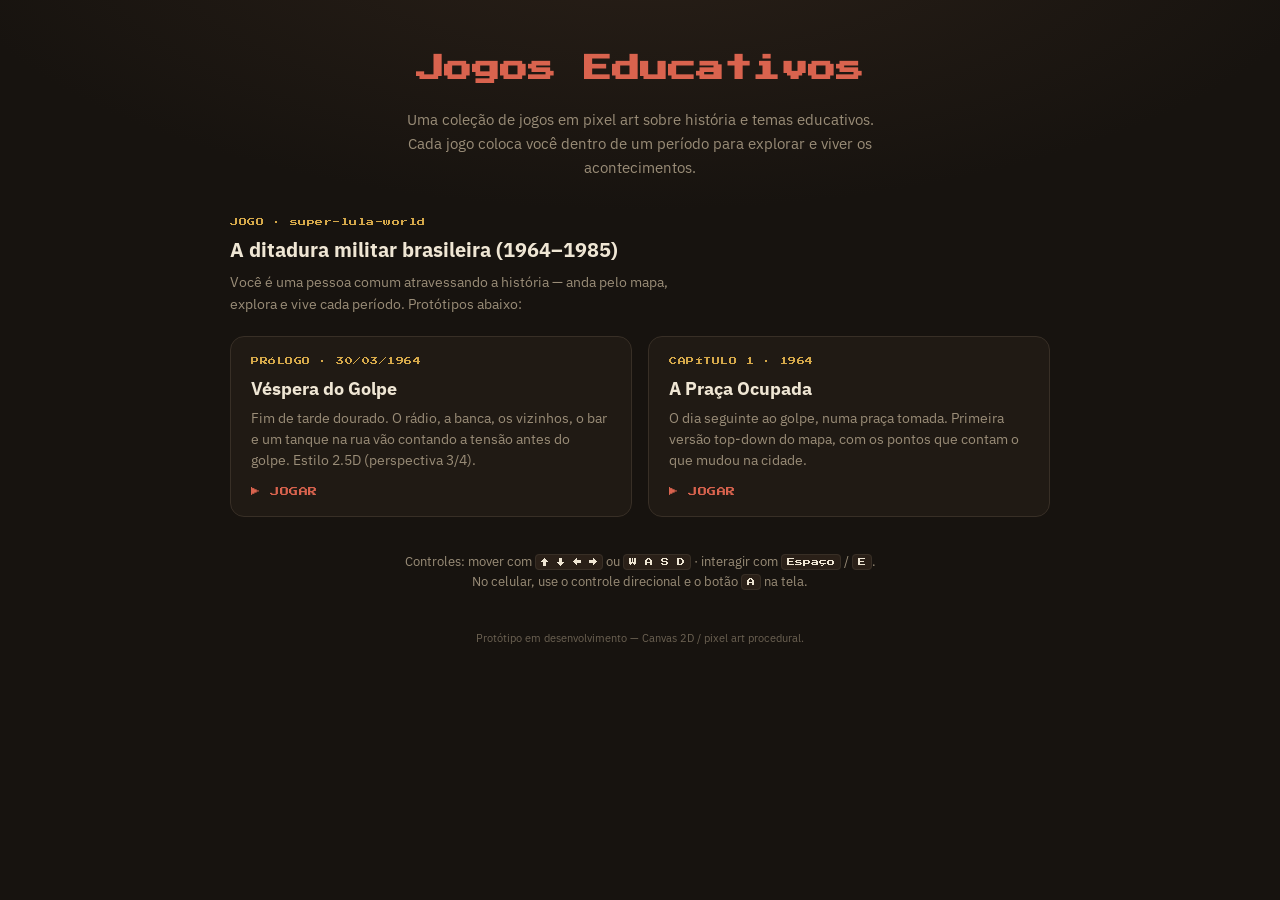
==== commit 1c3e3f51: "Reposiciona o projeto como colecao "Jogos Educativos" super-lula-world passa a ser o primeiro jogo d" ====
--- a/index.html
+++ b/index.html
@@ -3,7 +3,7 @@
 <head>
 <meta charset="utf-8">
 <meta name="viewport" content="width=device-width, initial-scale=1, viewport-fit=cover">
-<title>super-lula-world — protótipos</title>
+<title>Jogos Educativos — super-lula-world</title>
 <link rel="preconnect" href="https://fonts.googleapis.com">
 <link rel="preconnect" href="https://fonts.gstatic.com" crossorigin>
 <link rel="stylesheet" href="https://fonts.googleapis.com/css2?family=Press+Start+2P&family=IBM+Plex+Sans:wght@400;600&display=swap">
@@ -19,6 +19,9 @@
   header{ text-align:center; margin-bottom:38px; }
   h1{ font-family:var(--disp); font-size:clamp(16px,5vw,28px); color:var(--accent); margin:0 0 18px; line-height:1.5; text-wrap:balance; }
   .sub{ color:var(--muted); font-size:15px; max-width:56ch; margin:0 auto; line-height:1.6; }
+  .game-tag{ font-family:var(--disp); font-size:8px; letter-spacing:.5px; color:var(--accent2); margin:0 0 10px; }
+  .game-title{ font-size:20px; margin:0 0 8px; color:var(--ink); }
+  .game-desc{ color:var(--muted); font-size:14px; line-height:1.6; margin:0 0 20px; max-width:60ch; }
   .grid{ display:grid; grid-template-columns:1fr; gap:16px; }
   @media(min-width:620px){ .grid{ grid-template-columns:1fr 1fr; } }
   .card{ display:flex; flex-direction:column; background:var(--panel); border:1px solid var(--line); border-radius:14px; padding:20px; text-decoration:none; color:inherit; transition:transform .12s ease, border-color .12s ease; }
@@ -35,9 +38,14 @@
 <body>
   <div class="wrap">
     <header>
-      <h1>super-lula-world</h1>
-      <p class="sub">Protótipos de um jogo em pixel art sobre a ditadura militar brasileira (1964–1985). Você é uma pessoa comum atravessando a história — anda pelo mapa, explora e vive cada período.</p>
+      <h1>Jogos Educativos</h1>
+      <p class="sub">Uma coleção de jogos em pixel art sobre história e temas educativos. Cada jogo coloca você dentro de um período para explorar e viver os acontecimentos.</p>
     </header>
+
+    <section>
+      <p class="game-tag">JOGO · super-lula-world</p>
+      <h2 class="game-title">A ditadura militar brasileira (1964–1985)</h2>
+      <p class="game-desc">Você é uma pessoa comum atravessando a história — anda pelo mapa, explora e vive cada período. Protótipos abaixo:</p>
 
     <div class="grid">
       <a class="card" href="prototipos/vespera-do-golpe.html">
@@ -53,6 +61,7 @@
         <span class="play">▶ JOGAR</span>
       </a>
     </div>
+    </section>
 
     <p class="note">
       Controles: mover com <kbd>↑ ↓ ← →</kbd> ou <kbd>W A S D</kbd> · interagir com <kbd>Espaço</kbd> / <kbd>E</kbd>.<br>
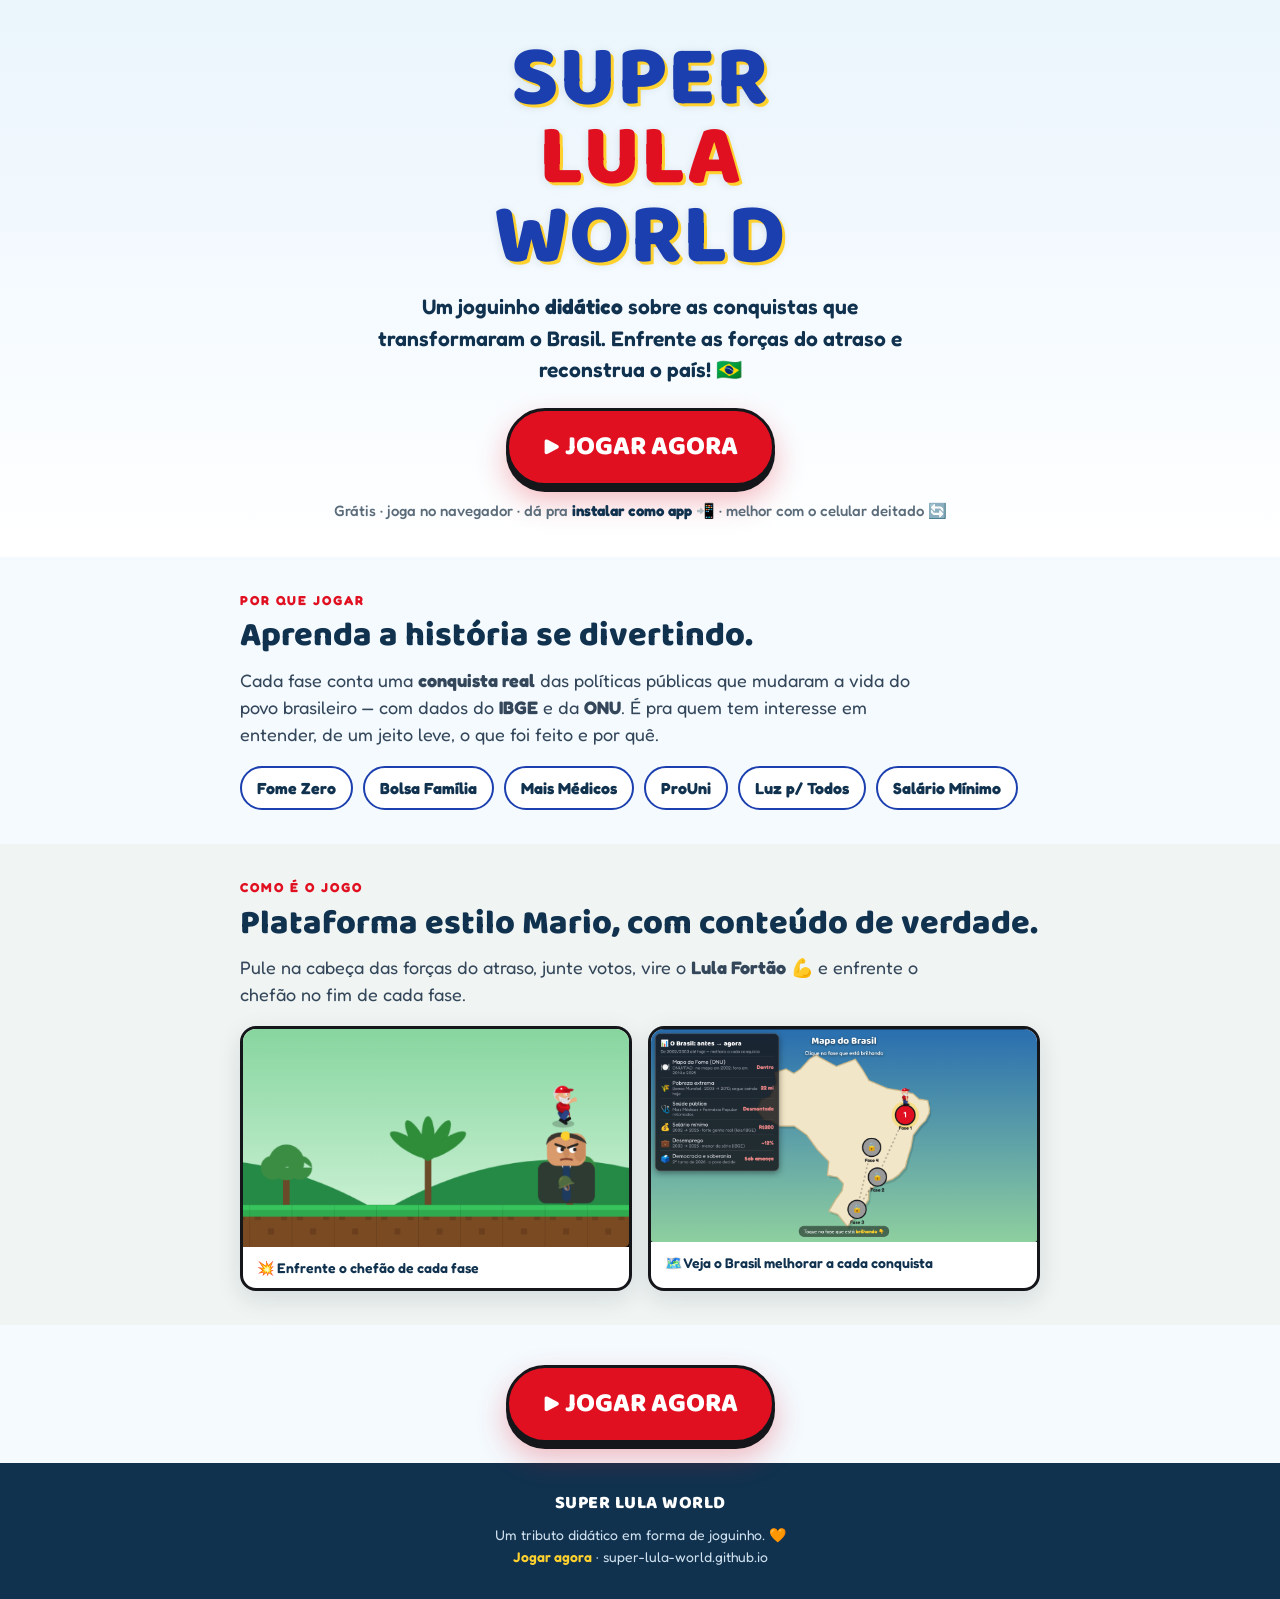
==== commit 448ef0fe: "Capa de divulgação com a Barra Compartilhada (Aplicativos da Virada) - index.html agora é a CAPA (pá" ====
--- a/index.html
+++ b/index.html
@@ -1,74 +1,175 @@
-<!doctype html>
+<!DOCTYPE html>
 <html lang="pt-BR">
 <head>
-<meta charset="utf-8">
-<meta name="viewport" content="width=device-width, initial-scale=1, viewport-fit=cover">
-<title>Jogos Educativos — super-lula-world</title>
+<meta charset="UTF-8">
+<meta name="viewport" content="width=device-width, initial-scale=1.0, viewport-fit=cover">
+<title>Super Lula World — joguinho didático</title>
+<meta name="description" content="Super Lula World: um joguinho didático e gratuito sobre as conquistas do povo brasileiro. Cada fase conta uma política pública real — do Fome Zero ao Mais Médicos. Jogue no navegador ou instale como app.">
+
+<!-- Barra Compartilhada — Aplicativos da Virada (Comitê Popular do Lula).
+     Inserida uma única vez, no <head>. Ela se posiciona sozinha no topo da
+     página, acima do conteúdo, e acompanha a rolagem. Não usar posição fixa
+     nem espaçadores aqui. -->
+<script src="https://barra.comitedetecnologia.com.br/barra.js" defer></script>
+
+<!-- PWA: instalar na tela inicial abre direto o JOGO em tela cheia -->
+<link rel="manifest" href="manifest.webmanifest">
+<meta name="theme-color" content="#1b3fae">
+<meta name="apple-mobile-web-app-title" content="Lula World">
+<link rel="apple-touch-icon" href="icons/apple-touch-icon.png">
+
+<!-- Open Graph (link bonito ao compartilhar) -->
+<meta property="og:title" content="Super Lula World — joguinho didático">
+<meta property="og:description" content="Jogo gratuito sobre as conquistas do povo brasileiro. Cada fase conta uma política pública real.">
+<meta property="og:type" content="website">
+<meta property="og:image" content="icons/icon-512.png">
+
 <link rel="preconnect" href="https://fonts.googleapis.com">
 <link rel="preconnect" href="https://fonts.gstatic.com" crossorigin>
-<link rel="stylesheet" href="https://fonts.googleapis.com/css2?family=Press+Start+2P&family=IBM+Plex+Sans:wght@400;600&display=swap">
+<link href="https://fonts.googleapis.com/css2?family=Fredoka:wght@400;500;600;700&family=Baloo+2:wght@500;700;800&display=swap" rel="stylesheet">
+
 <style>
-  :root{ --bg:#17130f; --panel:#201a14; --ink:#efe6d4; --muted:#9a8d78; --line:#382f26; --accent:#d9634e; --accent2:#d6a94a;
-         --disp:"Press Start 2P", ui-monospace, monospace; --body:"IBM Plex Sans", system-ui, sans-serif; }
-  *{box-sizing:border-box}
-  body{ margin:0; background:
-      radial-gradient(1200px 500px at 50% -10%, #2a2018 0%, rgba(42,32,24,0) 60%),
-      var(--bg);
-    color:var(--ink); font-family:var(--body); min-height:100vh; padding:0 16px; }
-  .wrap{ max-width:820px; margin:0 auto; padding-block:48px 64px; }
-  header{ text-align:center; margin-bottom:38px; }
-  h1{ font-family:var(--disp); font-size:clamp(16px,5vw,28px); color:var(--accent); margin:0 0 18px; line-height:1.5; text-wrap:balance; }
-  .sub{ color:var(--muted); font-size:15px; max-width:56ch; margin:0 auto; line-height:1.6; }
-  .game-tag{ font-family:var(--disp); font-size:8px; letter-spacing:.5px; color:var(--accent2); margin:0 0 10px; }
-  .game-title{ font-size:20px; margin:0 0 8px; color:var(--ink); }
-  .game-desc{ color:var(--muted); font-size:14px; line-height:1.6; margin:0 0 20px; max-width:60ch; }
-  .grid{ display:grid; grid-template-columns:1fr; gap:16px; }
-  @media(min-width:620px){ .grid{ grid-template-columns:1fr 1fr; } }
-  .card{ display:flex; flex-direction:column; background:var(--panel); border:1px solid var(--line); border-radius:14px; padding:20px; text-decoration:none; color:inherit; transition:transform .12s ease, border-color .12s ease; }
-  .card:hover{ transform:translateY(-3px); border-color:var(--accent2); }
-  .tag{ font-family:var(--disp); font-size:8px; letter-spacing:.5px; color:var(--accent2); margin-bottom:12px; }
-  .card h2{ font-size:18px; margin:0 0 8px; }
-  .card p{ color:var(--muted); font-size:13.5px; line-height:1.55; margin:0 0 16px; flex:1; }
-  .play{ font-family:var(--disp); font-size:9px; color:var(--accent); letter-spacing:.5px; }
-  .note{ margin-top:34px; text-align:center; color:var(--muted); font-size:12.5px; line-height:1.6; }
-  .note kbd{ font-family:var(--disp); font-size:8px; background:#2a2018; border:1px solid var(--line); border-radius:4px; padding:3px 5px; color:var(--ink); }
-  footer{ margin-top:40px; text-align:center; color:#6c6253; font-size:11px; }
+  :root{
+    --vermelho:#e11021; --amarelo:#ffd12e; --verde:#1f9d55; --azul:#1b3fae;
+    --preto:#15161a; --creme:#fff7e6; --tinta:#10324f; --cinza:#5a6b7a;
+  }
+  *{box-sizing:border-box;margin:0;padding:0;-webkit-tap-highlight-color:transparent;}
+  body{
+    font-family:'Fredoka',system-ui,sans-serif; color:var(--tinta);
+    background:#f4fafe; line-height:1.5; -webkit-text-size-adjust:100%;
+  }
+  img{max-width:100%;display:block;}
+  a{color:var(--azul);}
+  .wrap{max-width:840px;margin:0 auto;padding:0 20px;}
+
+  /* ---------- HERO ---------- */
+  .hero{
+    background:linear-gradient(180deg,#eaf5fc 0%,#f6fbff 60%,#ffffff 100%);
+    text-align:center; padding:40px 0 34px;
+  }
+  .logo{font-family:'Baloo 2',sans-serif;font-weight:800;line-height:.92;
+    letter-spacing:1px;margin-bottom:14px;}
+  .logo span{display:block;font-size:clamp(44px,13vw,86px);
+    text-shadow:3px 3px 0 var(--amarelo), 0 2px 10px rgba(16,40,70,.12);}
+  .logo .l1,.logo .l3{color:var(--azul);}
+  .logo .l2{color:var(--vermelho);}
+  .lead{font-size:clamp(16px,4.4vw,21px);font-weight:600;color:var(--tinta);
+    max-width:560px;margin:0 auto 22px;}
+  .btn-jogar{
+    display:inline-flex;align-items:center;gap:10px;
+    background:var(--vermelho);color:#fff;font-family:'Baloo 2',sans-serif;
+    font-weight:800;font-size:clamp(20px,5.6vw,27px);text-decoration:none;
+    padding:16px 34px;border-radius:999px;border:3px solid var(--preto);
+    box-shadow:0 6px 0 var(--preto),0 14px 30px rgba(225,16,33,.3);
+    transition:transform .08s ease, box-shadow .08s ease;
+  }
+  .btn-jogar:active{transform:translateY(4px);box-shadow:0 2px 0 var(--preto),0 8px 18px rgba(225,16,33,.3);}
+  .selos{margin-top:14px;font-size:clamp(13px,3.3vw,15px);color:var(--cinza);font-weight:500;}
+  .selos b{color:var(--tinta);}
+
+  /* ---------- SEÇÕES ---------- */
+  section.bloco{padding:34px 0;}
+  .kicker{text-transform:uppercase;letter-spacing:2px;font-size:13px;font-weight:700;
+    color:var(--vermelho);margin-bottom:8px;}
+  h2.titulo{font-family:'Baloo 2',sans-serif;font-weight:800;color:var(--tinta);
+    font-size:clamp(23px,6vw,34px);line-height:1.08;margin-bottom:12px;}
+  .texto{font-size:clamp(15px,4vw,18px);color:#33465a;max-width:680px;}
+
+  .chips{display:flex;flex-wrap:wrap;gap:10px;margin-top:18px;}
+  .chip{background:#fff;border:2px solid var(--azul);color:var(--tinta);
+    font-weight:700;font-size:clamp(13px,3.6vw,16px);
+    padding:8px 15px;border-radius:999px;}
+
+  .tiras{background:#f0f4f2;}
+  .shots{display:grid;grid-template-columns:1fr;gap:16px;margin-top:18px;}
+  @media(min-width:640px){ .shots{grid-template-columns:1fr 1fr;} }
+  .shot{background:#fff;border:3px solid var(--preto);border-radius:16px;overflow:hidden;
+    box-shadow:0 8px 24px rgba(16,40,70,.12);}
+  .shot img{width:100%;height:auto;display:block;}
+  .shot .cap{padding:10px 14px;font-weight:600;font-size:14px;color:var(--tinta);}
+
+  .cta2{text-align:center;padding:40px 0 10px;}
+
+  footer{background:var(--tinta);color:#cfe0ee;text-align:center;
+    padding:26px 20px 30px;font-size:14px;line-height:1.6;margin-top:10px;}
+  footer .fr-strip{height:8px;background:linear-gradient(90deg,var(--azul) 0 33%,var(--amarelo) 33% 66%,var(--verde) 66% 100%);}
+  footer a{color:#ffd12e;font-weight:600;text-decoration:none;}
+  footer .ft-logo{font-family:'Baloo 2',sans-serif;font-weight:800;color:#fff;font-size:18px;letter-spacing:.5px;margin-bottom:6px;}
 </style>
 </head>
 <body>
-  <div class="wrap">
-    <header>
-      <h1>Jogos Educativos</h1>
-      <p class="sub">Uma coleção de jogos em pixel art sobre história e temas educativos. Cada jogo coloca você dentro de um período para explorar e viver os acontecimentos.</p>
-    </header>
 
-    <section>
-      <p class="game-tag">JOGO · super-lula-world</p>
-      <h2 class="game-title">A ditadura militar brasileira (1964–1985)</h2>
-      <p class="game-desc">Você é uma pessoa comum atravessando a história — anda pelo mapa, explora e vive cada período. Protótipos abaixo:</p>
+  <!-- (a Barra Compartilhada se insere automaticamente aqui no topo) -->
 
-    <div class="grid">
-      <a class="card" href="prototipos/vespera-do-golpe.html">
-        <span class="tag">PRÓLOGO · 30/03/1964</span>
-        <h2>Véspera do Golpe</h2>
-        <p>Fim de tarde dourado. O rádio, a banca, os vizinhos, o bar e um tanque na rua vão contando a tensão antes do golpe. Estilo 2.5D (perspectiva 3/4).</p>
-        <span class="play">▶ JOGAR</span>
-      </a>
-      <a class="card" href="prototipos/praca-1964.html">
-        <span class="tag">CAPÍTULO 1 · 1964</span>
-        <h2>A Praça Ocupada</h2>
-        <p>O dia seguinte ao golpe, numa praça tomada. Primeira versão top-down do mapa, com os pontos que contam o que mudou na cidade.</p>
-        <span class="play">▶ JOGAR</span>
-      </a>
+  <header class="hero">
+    <div class="wrap">
+      <div class="logo">
+        <span class="l1">SUPER</span>
+        <span class="l2">LULA</span>
+        <span class="l3">WORLD</span>
+      </div>
+      <p class="lead">Um joguinho <b>didático</b> sobre as conquistas que transformaram o Brasil. Enfrente as forças do atraso e reconstrua o país! 🇧🇷</p>
+      <a class="btn-jogar" href="jogar.html">▶ JOGAR AGORA</a>
+      <p class="selos">Grátis · joga no navegador · dá pra <b>instalar como app</b> 📲 · melhor com o celular deitado 🔄</p>
     </div>
-    </section>
+  </header>
 
-    <p class="note">
-      Controles: mover com <kbd>↑ ↓ ← →</kbd> ou <kbd>W A S D</kbd> · interagir com <kbd>Espaço</kbd> / <kbd>E</kbd>.<br>
-      No celular, use o controle direcional e o botão <kbd>A</kbd> na tela.
-    </p>
+  <section class="bloco">
+    <div class="wrap">
+      <p class="kicker">Por que jogar</p>
+      <h2 class="titulo">Aprenda a história se divertindo.</h2>
+      <p class="texto">Cada fase conta uma <b>conquista real</b> das políticas públicas que mudaram a vida do povo brasileiro — com dados do <b>IBGE</b> e da <b>ONU</b>. É pra quem tem interesse em entender, de um jeito leve, o que foi feito e por quê.</p>
+      <div class="chips">
+        <span class="chip">Fome Zero</span>
+        <span class="chip">Bolsa Família</span>
+        <span class="chip">Mais Médicos</span>
+        <span class="chip">ProUni</span>
+        <span class="chip">Luz p/ Todos</span>
+        <span class="chip">Salário Mínimo</span>
+      </div>
+    </div>
+  </section>
 
-    <footer>Protótipo em desenvolvimento — Canvas 2D / pixel art procedural.</footer>
-  </div>
+  <section class="bloco tiras">
+    <div class="wrap">
+      <p class="kicker">Como é o jogo</p>
+      <h2 class="titulo">Plataforma estilo Mario, com conteúdo de verdade.</h2>
+      <p class="texto">Pule na cabeça das forças do atraso, junte votos, vire o <b>Lula Fortão</b> 💪 e enfrente o chefão no fim de cada fase.</p>
+      <div class="shots">
+        <div class="shot">
+          <img src="img/preview.png" alt="Lula enfrentando o chefão do atraso" loading="lazy">
+          <div class="cap">💥 Enfrente o chefão de cada fase</div>
+        </div>
+        <div class="shot">
+          <img src="img/mapa.png" alt="Mapa do Brasil com as fases e o painel de dados" loading="lazy">
+          <div class="cap">🗺️ Veja o Brasil melhorar a cada conquista</div>
+        </div>
+      </div>
+    </div>
+  </section>
+
+  <section class="cta2">
+    <div class="wrap">
+      <a class="btn-jogar" href="jogar.html">▶ JOGAR AGORA</a>
+    </div>
+  </section>
+
+  <footer>
+    <div class="ft-logo">SUPER LULA WORLD</div>
+    Um tributo didático em forma de joguinho. 🧡<br>
+    <a href="jogar.html">Jogar agora</a> · super-lula-world.github.io
+  </footer>
+  <div class="fr-strip"></div>
+
+  <!-- Registra o app (PWA): permite "Instalar app" também pela capa; abre o jogo em tela cheia -->
+  <script>
+    if ("serviceWorker" in navigator) {
+      addEventListener("load", () => navigator.serviceWorker.register("sw.js").catch(()=>{}));
+    }
+  </script>
+
+  <!-- Contador de visitas da capa (GoatCounter — sem cookies) -->
+  <script data-goatcounter="https://jgsdctvs.goatcounter.com/count"
+          async src="https://gc.zgo.at/count.js"></script>
 </body>
 </html>
